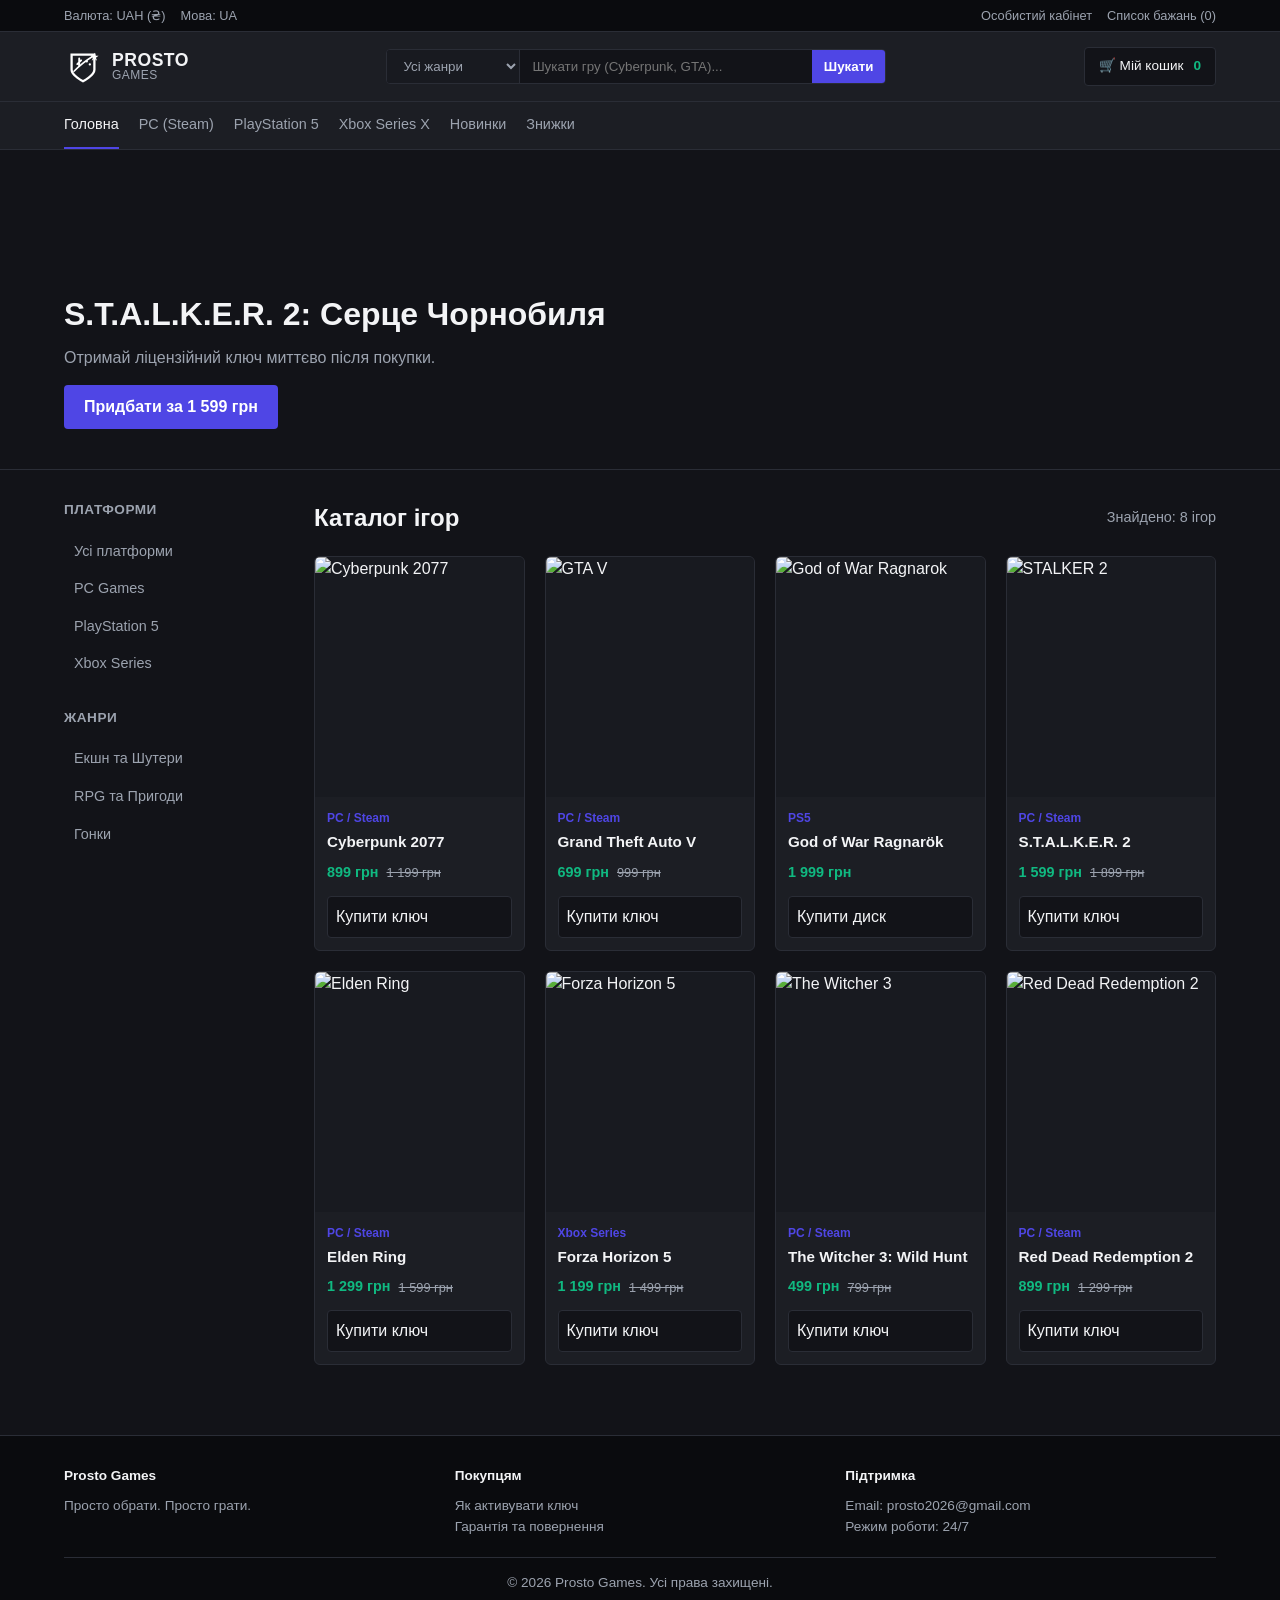
==== index.html @ 8ceefebe "Rename index (2).html to index.html" ====
<!DOCTYPE html>
<html lang="uk">
<head>
    <meta charset="UTF-8">
    <meta name="viewport" content="width=device-width, initial-scale=1.0">
    <title>Prosto Games — Простір твоїх розваг</title>
    <link rel="stylesheet" href="style.css">
</head>
<body>

  
    <div class="top-bar">
        <div>
            <span>Валюта: UAH (₴)</span>
            <span>Мова: UA</span>
        </div>
        <div>
            <a href="#cabinet">Особистий кабінет</a>
            <a href="#wishlist">Список бажань (0)</a>
        </div>
    </div>

   
    <header>
        <div class="logo-box">
            <svg viewBox="0 0 100 100">
                <path d="M 20,20 L 80,20 L 80,60 C 80,75 50,90 50,90 C 50,90 20,75 20,60 Z" fill="none" stroke="#ffffff" stroke-width="6"/>
                <path d="M 35,45 L 45,35 M 40,30 L 40,50" stroke="#ffffff" stroke-width="5" stroke-linecap="round"/>
                <circle cx="60" cy="38" r="3" fill="#ffffff"/>
                <circle cx="68" cy="46" r="3" fill="#ffffff"/>
                <path d="M 25,65 Q 50,40 75,25" fill="none" stroke="#ffffff" stroke-width="4"/>
                <path d="M 70,20 L 80,20 L 78,30 Z" fill="#ffffff"/>
                <polygon points="80,15 83,23 91,23 84,28 87,36 80,31 73,36 76,28 69,23 77,23" fill="#ffffff"/>
            </svg>
            <div class="logo-text">
                PROSTO
                <span>GAMES</span>
            </div>
        </div>

        <form class="search-box" action="#catalog" method="get">
            <select name="genre">
                <option value="all">Усі жанри</option>
                <option value="action">Екшн / Action</option>
                <option value="rpg">RPG / Рольові</option>
                <option value="racing">Гонки / Racing</option>
            </select>
            <input type="text" name="query" placeholder="Шукати гру (Cyberpunk, GTA)...">
            <button type="submit">Шукати</button>
        </form>

        <a href="#cart" class="cart-btn">
            🛒 Мій кошик <span>0</span>
        </a>
    </header>

   
    <nav>
        <ul>
            <li><a href="#" class="active">Головна</a></li>
            <li><a href="#catalog">PC (Steam)</a></li>
            <li><a href="#catalog">PlayStation 5</a></li>
            <li><a href="#catalog">Xbox Series X</a></li>
            <li><a href="#catalog">Новинки</a></li>
            <li><a href="#catalog">Знижки</a></li>
        </ul>
    </nav>

   
    <div class="hero-banner">
        <div class="hero-text">
            <h1>S.T.A.L.K.E.R. 2: Серце Чорнобиля</h1>
            <p>Отримай ліцензійний ключ миттєво після покупки.</p>
            <a href="#buy" class="btn-primary">Придбати за 1 599 грн</a>
        </div>
    </div>

  
    <div class="main-container">

       
        <aside class="sidebar">
            <h3>Платформи</h3>
            <ul>
                <li><a href="#catalog">Усі платформи</a></li>
                <li><a href="#catalog">PC Games</a></li>
                <li><a href="#catalog">PlayStation 5</a></li>
                <li><a href="#catalog">Xbox Series</a></li>
            </ul>

            <h3>Жанри</h3>
            <ul>
                <li><a href="#catalog">Екшн та Шутери</a></li>
                <li><a href="#catalog">RPG та Пригоди</a></li>
                <li><a href="#catalog">Гонки</a></li>
            </ul>
        </aside>

      
        <main id="catalog">
            <div class="catalog-header">
                <h2>Каталог ігор</h2>
                <span>Знайдено: 8 ігор</span>
            </div>

            <div class="catalog-grid">

                <div class="game-card">
                    <img src="https://upload.wikimedia.org/wikipedia/en/9/9f/Cyberpunk_2077_box_art.jpg" alt="Cyberpunk 2077">
                    <div class="game-details">
                        <span class="game-tag">PC / Steam</span>
                        <div class="game-title">Cyberpunk 2077</div>
                        <div class="game-price">
                            <span class="price-new">899 грн</span>
                            <span class="price-old">1 199 грн</span>
                        </div>
                        <a href="#buy" class="btn-buy">Купити ключ</a>
                    </div>
                </div>

                <div class="game-card">
                    <img src="https://encrypted-tbn0.gstatic.com/images?q=tbn:ANd9GcTbQ-blHSqqdgk-6a_RVVbZ7zhJXh80TZ67nK78rPMdDA&s=10" alt="GTA V">
                    <div class="game-details">
                        <span class="game-tag">PC / Steam</span>
                        <div class="game-title">Grand Theft Auto V</div>
                        <div class="game-price">
                            <span class="price-new">699 грн</span>
                            <span class="price-old">999 грн</span>
                        </div>
                        <a href="#buy" class="btn-buy">Купити ключ</a>
                    </div>
                </div>

                <div class="game-card">
                    <img src="https://encrypted-tbn0.gstatic.com/images?q=tbn:ANd9GcTxeKjCHd1xNXw8J-5ZdHzvOSv1rDUFFpWDK1bNTf6Eaw&s=10" alt="God of War Ragnarok">
                    <div class="game-details">
                        <span class="game-tag">PS5</span>
                        <div class="game-title">God of War Ragnarök</div>
                        <div class="game-price">
                            <span class="price-new">1 999 грн</span>
                        </div>
                        <a href="#buy" class="btn-buy">Купити диск</a>
                    </div>
                </div>

                <div class="game-card">
                    <img src="https://upload.wikimedia.org/wikipedia/ru/5/5c/S.T.A.L.K.E.R._2_Logo.png?utm_source=ru.wikipedia.org&utm_campaign=index&utm_content=original" alt="STALKER 2">
                    <div class="game-details">
                        <span class="game-tag">PC / Steam</span>
                        <div class="game-title">S.T.A.L.K.E.R. 2</div>
                        <div class="game-price">
                            <span class="price-new">1 599 грн</span>
                            <span class="price-old">1 899 грн</span>
                        </div>
                        <a href="#buy" class="btn-buy">Купити ключ</a>
                    </div>
                </div>

                <div class="game-card">
                    <img src="https://upload.wikimedia.org/wikipedia/en/b/b9/Elden_Ring_Box_art.jpg" alt="Elden Ring">
                    <div class="game-details">
                        <span class="game-tag">PC / Steam</span>
                        <div class="game-title">Elden Ring</div>
                        <div class="game-price">
                            <span class="price-new">1 299 грн</span>
                            <span class="price-old">1 599 грн</span>
                        </div>
                        <a href="#buy" class="btn-buy">Купити ключ</a>
                    </div>
                </div>

                <div class="game-card">
                    <img src="https://store-images.s-microsoft.com/image/apps.28758.13734397844529069.202e3fc9-37d6-4853-a58b-fabe504b71e8.4335e940-f927-4be4-af08-8e689a17bd7a" alt="Forza Horizon 5">
                    <div class="game-details">
                        <span class="game-tag">Xbox Series</span>
                        <div class="game-title">Forza Horizon 5</div>
                        <div class="game-price">
                            <span class="price-new">1 199 грн</span>
                            <span class="price-old">1 499 грн</span>
                        </div>
                        <a href="#buy" class="btn-buy">Купити ключ</a>
                    </div>
                </div>

                <div class="game-card">
                    <img src="https://upload.wikimedia.org/wikipedia/en/0/0c/Witcher_3_cover_art.jpg" alt="The Witcher 3">
                    <div class="game-details">
                        <span class="game-tag">PC / Steam</span>
                        <div class="game-title">The Witcher 3: Wild Hunt</div>
                        <div class="game-price">
                            <span class="price-new">499 грн</span>
                            <span class="price-old">799 грн</span>
                        </div>
                        <a href="#buy" class="btn-buy">Купити ключ</a>
                    </div>
                </div>

                <div class="game-card">
                    <img src="https://upload.wikimedia.org/wikipedia/en/4/44/Red_Dead_Redemption_II.jpg" alt="Red Dead Redemption 2">
                    <div class="game-details">
                        <span class="game-tag">PC / Steam</span>
                        <div class="game-title">Red Dead Redemption 2</div>
                        <div class="game-price">
                            <span class="price-new">899 грн</span>
                            <span class="price-old">1 299 грн</span>
                        </div>
                        <a href="#buy" class="btn-buy">Купити ключ</a>
                    </div>
                </div>

            </div>
        </main>
    </div>

   
    <footer>
        <div class="footer-cols">
            <div>
                <h4>Prosto Games</h4>
                <p>Просто обрати. Просто грати.</p>
            </div>
            <div>
                <h4>Покупцям</h4>
                <p>Як активувати ключ</p>
                <p>Гарантія та повернення</p>
            </div>
            <div>
                <h4>Підтримка</h4>
                <p>Email: prosto2026@gmail.com</p>
                <p>Режим роботи: 24/7</p>
            </div>
        </div>
        <div class="footer-bottom">
            <p>&copy; 2026 Prosto Games. Усі права захищені.</p>
        </div>
    </footer>

</body>
</html>
---- style.css ----
:root {
    --bg-color: #121318;
    --card-bg: #1c1e24;
    --border: #2a2d36;
    --primary: #4f46e5;
    --primary-hover: #4338ca;
    --text-main: #f3f4f6;
    --text-muted: #9ca3af;
    --accent-green: #10b981;
}

* {
    margin: 0;
    padding: 0;
    box-sizing: border-box;
    font-family: -apple-system, BlinkMacSystemFont, "Segoe UI", Roboto, sans-serif;
}

body {
    background-color: var(--bg-color);
    color: var(--text-main);
    line-height: 1.5;
}

a {
    color: inherit;
    text-decoration: none;
}


.top-bar {
    background: #0a0b0e;
    padding: 6px 5%;
    display: flex;
    justify-content: space-between;
    font-size: 0.8rem;
    color: var(--text-muted);
    border-bottom: 1px solid var(--border);
}

.top-bar div {
    display: flex;
    gap: 15px;
}


header {
    background: var(--card-bg);
    padding: 15px 5%;
    display: flex;
    align-items: center;
    justify-content: space-between;
    gap: 20px;
    border-bottom: 1px solid var(--border);
    flex-wrap: wrap;
}

.logo-box {
    display: flex;
    align-items: center;
    gap: 10px;
    cursor: pointer;
}

.logo-box svg {
    width: 38px;
    height: 38px;
}

.logo-text {
    font-weight: 800;
    font-size: 1.1rem;
    line-height: 1;
    letter-spacing: 0.5px;
}

.logo-text span {
    display: block;
    font-size: 0.75rem;
    font-weight: 400;
    color: var(--text-muted);
}

.search-box {
    display: flex;
    flex: 1;
    max-width: 500px;
    background: var(--bg-color);
    border: 1px solid var(--border);
    border-radius: 4px;
    overflow: hidden;
}

.search-box select, 
.search-box input, 
.search-box button {
    border: none;
    outline: none;
    padding: 8px 12px;
    background: transparent;
    color: var(--text-main);
}

.search-box select {
    background: #181a20;
    color: var(--text-muted);
    border-right: 1px solid var(--border);
    cursor: pointer;
}

.search-box input {
    flex: 1;
}

.search-box button {
    background: var(--primary);
    color: white;
    cursor: pointer;
    font-weight: 600;
}

.search-box button:hover {
    background: var(--primary-hover);
}

.cart-btn {
    background: var(--bg-color);
    border: 1px solid var(--border);
    color: var(--text-main);
    padding: 8px 14px;
    border-radius: 4px;
    cursor: pointer;
    display: flex;
    align-items: center;
    gap: 10px;
    font-size: 0.85rem;
}

.cart-btn span {
    color: var(--accent-green);
    font-weight: 600;
}


.hero-banner {
    width: 100%;
    height: 320px;
    background: linear-gradient(rgba(18, 19, 24, 0.3), rgba(18, 19, 24, 0.95)),
                url('https://images.unsplash.com/photo-1542751371-adc38448a05e?auto=format&fit=crop&w=1600&q=80') center/cover no-repeat;
    display: flex;
    align-items: flex-end;
    padding: 40px 5%;
    border-bottom: 1px solid var(--border);
}

.hero-text h1 {
    font-size: 2rem;
    margin-bottom: 8px;
}

.hero-text p {
    color: var(--text-muted);
    margin-bottom: 15px;
}

.btn-primary {
    display: inline-block;
    background: var(--primary);
    color: white;
    padding: 10px 20px;
    border-radius: 4px;
    font-weight: 600;
    border: none;
    cursor: pointer;
}

.btn-primary:hover {
    background: var(--primary-hover);
}


nav {
    background: var(--card-bg);
    padding: 0 5%;
    border-bottom: 1px solid var(--border);
}

nav ul {
    display: flex;
    list-style: none;
    gap: 20px;
    overflow-x: auto;
}

nav a {
    display: block;
    padding: 12px 0;
    font-size: 0.9rem;
    color: var(--text-muted);
    font-weight: 500;
}

nav a:hover, nav a.active {
    color: var(--text-main);
    border-bottom: 2px solid var(--primary);
}


.main-container {
    padding: 30px 5%;
    display: grid;
    grid-template-columns: 220px 1fr;
    gap: 30px;
}

@media (max-width: 768px) {
    .main-container {
        grid-template-columns: 1fr;
    }
}

/* SIDEBAR */
.sidebar h3 {
    font-size: 0.85rem;
    margin-bottom: 12px;
    color: var(--text-muted);
    text-transform: uppercase;
    letter-spacing: 0.5px;
}

.sidebar ul {
    list-style: none;
    margin-bottom: 25px;
}

.sidebar li a {
    display: block;
    padding: 8px 10px;
    border-radius: 4px;
    font-size: 0.9rem;
    color: var(--text-muted);
}

.sidebar li a:hover {
    background: var(--card-bg);
    color: var(--text-main);
}

/* CATALOG GRID */
.catalog-header {
    display: flex;
    justify-content: space-between;
    align-items: center;
    margin-bottom: 20px;
}

.catalog-header span {
    color: var(--text-muted);
    font-size: 0.9rem;
}

.catalog-grid {
    display: grid;
    grid-template-columns: repeat(auto-fill, minmax(200px, 1fr));
    gap: 20px;
}

.game-card {
    background: var(--card-bg);
    border: 1px solid var(--border);
    border-radius: 6px;
    overflow: hidden;
    display: flex;
    flex-direction: column;
}

.game-card img {
    width: 100%;
    height: 240px;
    object-fit: cover;
    background: #181a20;
}

.game-details {
    padding: 12px;
    display: flex;
    flex-direction: column;
    flex: 1;
}

.game-tag {
    font-size: 0.75rem;
    color: var(--primary);
    font-weight: 600;
    margin-bottom: 4px;
}

.game-title {
    font-size: 0.95rem;
    font-weight: 600;
    margin-bottom: 8px;
    flex: 1;
}

.game-price {
    display: flex;
    align-items: center;
    gap: 8px;
    margin-bottom: 12px;
    font-size: 0.9rem;
}

.price-new {
    font-weight: 700;
    color: var(--accent-green);
}

.price-old {
    text-decoration: line-through;
    color: var(--text-muted);
    font-size: 0.8rem;
}

.btn-buy {
    width: 100%;
    padding: 8px;
    background: var(--bg-color);
    border: 1px solid var(--border);
    color: var(--text-main);
    border-radius: 4px;
    cursor: pointer;
    font-weight: 500;
}

.btn-buy:hover {
    background: var(--primary);
    border-color: var(--primary);
}


footer {
    background: #0a0b0e;
    padding: 30px 5% 15px;
    border-top: 1px solid var(--border);
    margin-top: 40px;
    font-size: 0.85rem;
    color: var(--text-muted);
}

.footer-cols {
    display: grid;
    grid-template-columns: repeat(auto-fit, minmax(200px, 1fr));
    gap: 20px;
    margin-bottom: 20px;
}

.footer-cols h4 {
    color: var(--text-main);
    margin-bottom: 10px;
}

.footer-bottom {
    text-align: center;
    padding-top: 15px;
    border-top: 1px solid var(--border);
}
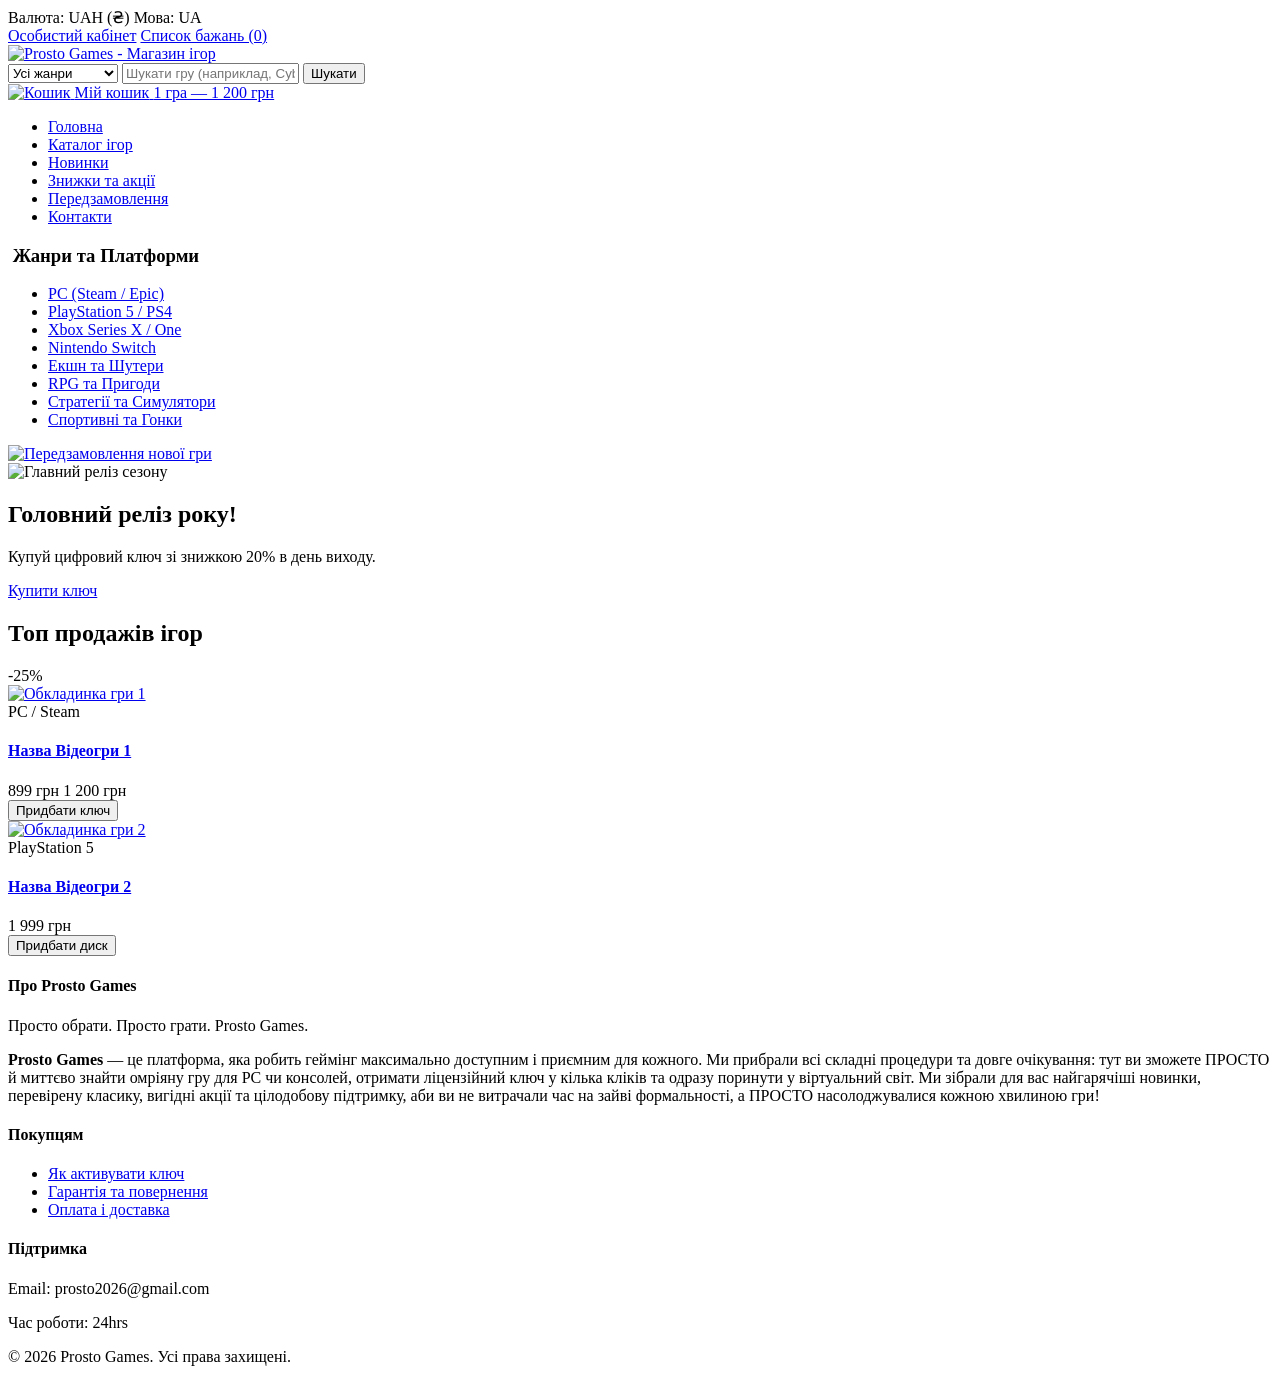
==== commit ff337f6f: "Add files via upload" ====
--- a/index.html
+++ b/index.html
@@ -3,237 +3,197 @@
 <head>
     <meta charset="UTF-8">
     <meta name="viewport" content="width=device-width, initial-scale=1.0">
-    <title>Prosto Games — Простір твоїх розваг</title>
-    <link rel="stylesheet" href="style.css">
+    <title>Prosto Games - простір твоїх розваг.</title>
 </head>
 <body>
 
-  
+    <!-- ================= TOP BAR ================= -->
     <div class="top-bar">
-        <div>
+        <!-- КОМЕНТАР: Перемикач мови та валюти -->
+        <div class="top-left">
             <span>Валюта: UAH (₴)</span>
             <span>Мова: UA</span>
         </div>
-        <div>
-            <a href="#cabinet">Особистий кабінет</a>
-            <a href="#wishlist">Список бажань (0)</a>
+        <div class="top-right">
+            <!-- КОМЕНТАР: Особистий кабінет і список бажаних ігор -->
+            <a href="#">Особистий кабінет</a>
+            <a href="#">Список бажань (0)</a>
         </div>
     </div>
 
-   
-    <header>
-        <div class="logo-box">
-            <svg viewBox="0 0 100 100">
-                <path d="M 20,20 L 80,20 L 80,60 C 80,75 50,90 50,90 C 50,90 20,75 20,60 Z" fill="none" stroke="#ffffff" stroke-width="6"/>
-                <path d="M 35,45 L 45,35 M 40,30 L 40,50" stroke="#ffffff" stroke-width="5" stroke-linecap="round"/>
-                <circle cx="60" cy="38" r="3" fill="#ffffff"/>
-                <circle cx="68" cy="46" r="3" fill="#ffffff"/>
-                <path d="M 25,65 Q 50,40 75,25" fill="none" stroke="#ffffff" stroke-width="4"/>
-                <path d="M 70,20 L 80,20 L 78,30 Z" fill="#ffffff"/>
-                <polygon points="80,15 83,23 91,23 84,28 87,36 80,31 73,36 76,28 69,23 77,23" fill="#ffffff"/>
-            </svg>
-            <div class="logo-text">
-                PROSTO
-                <span>GAMES</span>
+    <!-- ================= HEADER (ШАПКА) ================= -->
+    <header class="header-main">
+        <!-- КОМЕНТАР: Сюди вставимо твій логотип, коли скинеш фото -->
+        <div class="header-logo">
+            <a href="#">
+                <img src="blob:https://convert.best/4d3f882b-6d37-44a8-bbe2-c50464c53204" alt="Prosto Games - Магазин ігор">
+            </a>
+        </div>
+
+        <!-- КОМЕНТАР: Пошукова стрічка ігор за жанром чи платформою -->
+        <div class="header-search">
+            <select>
+                <option value="0">Усі жанри</option>
+                <option value="1">Екшн / Action</option>
+                <option value="2">RPG / Рольові</option>
+                <option value="3">Стратегії</option>
+                <option value="4">Гонки / Racing</option>
+            </select>
+            <input type="text" placeholder="Шукати гру (наприклад, Cyberpunk, GTA)...">
+            <button type="submit">Шукати</button>
+        </div>
+
+        <!-- КОМЕНТАР: Кошик замовлень -->
+        <div class="header-cart">
+            <a href="#">
+                <!-- КОМЕНТАР: Картинка / іконка кошика -->
+                <img src="images/cart-icon.png" alt="Кошик">
+                <span class="cart-title">Мій кошик</span>
+                <span class="cart-count">1 гра — 1 200 грн</span>
+            </a>
+        </div>
+    </header>
+
+    <!-- ================= NAV (ГОЛОВНЕ МЕНЮ) ================= -->
+    <nav class="main-navigation">
+        <ul>
+            <li><a href="#">Головна</a></li>
+            <li><a href="#">Каталог ігор</a></li>
+            <li><a href="#">Новинки</a></li>
+            <li><a href="#">Знижки та акції</a></li>
+            <li><a href="#">Передзамовлення</a></li>
+            <li><a href="#">Контакти</a></li>
+        </ul>
+    </nav>
+
+    <!-- ================= MAIN CONTENT AREA ================= -->
+    <div class="container-layout">
+        
+        <!-- ЛІВИЙ САЙДБАР (Категорії та предзамовлення) -->
+        <aside class="sidebar-left">
+            
+            <!-- КОМЕНТАР: Меню жанрів та платформ (Вертикальне меню) -->
+            <div class="categories-menu">
+                <h3><img src="images/menu-icon.png" alt=""> Жанри та Платформи</h3>
+                <ul>
+                    <li><a href="#">PC (Steam / Epic)</a></li>
+                    <li><a href="#">PlayStation 5 / PS4</a></li>
+                    <li><a href="#">Xbox Series X / One</a></li>
+                    <li><a href="#">Nintendo Switch</a></li>
+                    <li><a href="#">Екшн та Шутери</a></li>
+                    <li><a href="#">RPG та Пригоди</a></li>
+                    <li><a href="#">Стратегії та Симулятори</a></li>
+                    <li><a href="#">Спортивні та Гонки</a></li>
+                </ul>
+            </div>
+
+            <!-- КОМЕНТАР: Банер очікуваної гри у сайдбарі -->
+            <div class="sidebar-banner">
+                <a href="#">
+                    <!-- КОМЕНТАР: Обкладинка / постера анонсованої гри -->
+                    <img src="images/preorder-banner.jpg" alt="Передзамовлення нової гри">
+                </a>
+            </div>
+
+        </aside>
+
+        <!-- ЦЕНТРАЛЬНА ЧАСТИНА СТОРІНКИ -->
+        <main class="content-center">
+
+            <!-- КОМЕНТАР: Слайдер з топ-новинками або релізами року -->
+            <section class="hero-slider">
+                <div class="slide-item">
+                    <!-- КОМЕНТАР: Баннер головного релізу -->
+                    <img src="images/game-slide-main.jpg" alt="Главний реліз сезону">
+                    <div class="slide-caption">
+                        <h2>Головний реліз року!</h2>
+                        <p>Купуй цифровий ключ зі знижкою 20% в день виходу.</p>
+                        <a href="#">Купити ключ</a>
+                    </div>
+                </div>
+            </section>
+
+            <!-- КОМЕНТАР: Секція товарів (Картки ігор) -->
+            <section class="products-section">
+                <h2>Топ продажів ігор</h2>
+
+                <div class="products-grid">
+
+                    <!-- Картка гри 1 -->
+                    <div class="product-card">
+                        <span class="badge-discount">-25%</span>
+                        
+                        <!-- КОМЕНТАР: Обкладинка першої гри -->
+                        <div class="product-image">
+                            <a href="#">
+                                <img src="images/game-cover-1.jpg" alt="Обкладинка гри 1">
+                            </a>
+                        </div>
+
+                        <div class="product-info">
+                            <span class="category">PC / Steam</span>
+                            <h4 class="product-name"><a href="#">Назва Відеогри 1</a></h4>
+                            <div class="price">
+                                <span class="new-price">899 грн</span>
+                                <span class="old-price">1 200 грн</span>
+                            </div>
+                            <button class="btn-add-cart">Придбати ключ</button>
+                        </div>
+                    </div>
+
+                    <!-- Картка гри 2 -->
+                    <div class="product-card">
+                        <!-- КОМЕНТАР: Обкладинка другої гри -->
+                        <div class="product-image">
+                            <a href="#">
+                                <img src="images/game-cover-2.jpg" alt="Обкладинка гри 2">
+                            </a>
+                        </div>
+
+                        <div class="product-info">
+                            <span class="category">PlayStation 5</span>
+                            <h4 class="product-name"><a href="#">Назва Відеогри 2</a></h4>
+                            <div class="price">
+                                <span class="new-price">1 999 грн</span>
+                            </div>
+                            <button class="btn-add-cart">Придбати диск</button>
+                        </div>
+                    </div>
+
+                </div>
+            </section>
+
+        </main>
+    </div>
+
+    <!-- ================= FOOTER (ПІДВАЛ) ================= -->
+    <footer class="footer-main">
+        <div class="footer-columns">
+            <div class="col">
+                <h4>Про Prosto Games</h4>
+                <p>Просто обрати. Просто грати. Prosto Games.</p>
+                <strong>Prosto Games</strong> — це платформа, яка робить геймінг максимально доступним і приємним для кожного. 
+        Ми прибрали всі складні процедури та довге очікування: тут ви зможете <span>ПРОСТО</span> й миттєво знайти омріяну гру для PC чи консолей, отримати ліцензійний ключ у кілька кліків та одразу поринути у віртуальний світ. Ми зібрали для вас найгарячіші новинки, перевірену класику, вигідні акції та цілодобову підтримку, аби ви не витрачали час на зайві формальності, а <span>ПРОСТО</span> насолоджувалися кожною хвилиною гри!
+            </div>
+            <div class="col">
+                <h4>Покупцям</h4>
+                <ul>
+                    <li><a href="#">Як активувати ключ</a></li>
+                    <li><a href="#">Гарантія та повернення</a></li>
+                    <li><a href="#">Оплата і доставка</a></li>
+                </ul>
+            </div>
+            <div class="col">
+                <h4>Підтримка</h4>
+                <p>Email: prosto2026@gmail.com</p>
+                <p>Час роботи: 24hrs</p>
             </div>
         </div>
 
-        <form class="search-box" action="#catalog" method="get">
-            <select name="genre">
-                <option value="all">Усі жанри</option>
-                <option value="action">Екшн / Action</option>
-                <option value="rpg">RPG / Рольові</option>
-                <option value="racing">Гонки / Racing</option>
-            </select>
-            <input type="text" name="query" placeholder="Шукати гру (Cyberpunk, GTA)...">
-            <button type="submit">Шукати</button>
-        </form>
-
-        <a href="#cart" class="cart-btn">
-            🛒 Мій кошик <span>0</span>
-        </a>
-    </header>
-
-   
-    <nav>
-        <ul>
-            <li><a href="#" class="active">Головна</a></li>
-            <li><a href="#catalog">PC (Steam)</a></li>
-            <li><a href="#catalog">PlayStation 5</a></li>
-            <li><a href="#catalog">Xbox Series X</a></li>
-            <li><a href="#catalog">Новинки</a></li>
-            <li><a href="#catalog">Знижки</a></li>
-        </ul>
-    </nav>
-
-   
-    <div class="hero-banner">
-        <div class="hero-text">
-            <h1>S.T.A.L.K.E.R. 2: Серце Чорнобиля</h1>
-            <p>Отримай ліцензійний ключ миттєво після покупки.</p>
-            <a href="#buy" class="btn-primary">Придбати за 1 599 грн</a>
-        </div>
-    </div>
-
-  
-    <div class="main-container">
-
-       
-        <aside class="sidebar">
-            <h3>Платформи</h3>
-            <ul>
-                <li><a href="#catalog">Усі платформи</a></li>
-                <li><a href="#catalog">PC Games</a></li>
-                <li><a href="#catalog">PlayStation 5</a></li>
-                <li><a href="#catalog">Xbox Series</a></li>
-            </ul>
-
-            <h3>Жанри</h3>
-            <ul>
-                <li><a href="#catalog">Екшн та Шутери</a></li>
-                <li><a href="#catalog">RPG та Пригоди</a></li>
-                <li><a href="#catalog">Гонки</a></li>
-            </ul>
-        </aside>
-
-      
-        <main id="catalog">
-            <div class="catalog-header">
-                <h2>Каталог ігор</h2>
-                <span>Знайдено: 8 ігор</span>
-            </div>
-
-            <div class="catalog-grid">
-
-                <div class="game-card">
-                    <img src="https://upload.wikimedia.org/wikipedia/en/9/9f/Cyberpunk_2077_box_art.jpg" alt="Cyberpunk 2077">
-                    <div class="game-details">
-                        <span class="game-tag">PC / Steam</span>
-                        <div class="game-title">Cyberpunk 2077</div>
-                        <div class="game-price">
-                            <span class="price-new">899 грн</span>
-                            <span class="price-old">1 199 грн</span>
-                        </div>
-                        <a href="#buy" class="btn-buy">Купити ключ</a>
-                    </div>
-                </div>
-
-                <div class="game-card">
-                    <img src="https://encrypted-tbn0.gstatic.com/images?q=tbn:ANd9GcTbQ-blHSqqdgk-6a_RVVbZ7zhJXh80TZ67nK78rPMdDA&s=10" alt="GTA V">
-                    <div class="game-details">
-                        <span class="game-tag">PC / Steam</span>
-                        <div class="game-title">Grand Theft Auto V</div>
-                        <div class="game-price">
-                            <span class="price-new">699 грн</span>
-                            <span class="price-old">999 грн</span>
-                        </div>
-                        <a href="#buy" class="btn-buy">Купити ключ</a>
-                    </div>
-                </div>
-
-                <div class="game-card">
-                    <img src="https://encrypted-tbn0.gstatic.com/images?q=tbn:ANd9GcTxeKjCHd1xNXw8J-5ZdHzvOSv1rDUFFpWDK1bNTf6Eaw&s=10" alt="God of War Ragnarok">
-                    <div class="game-details">
-                        <span class="game-tag">PS5</span>
-                        <div class="game-title">God of War Ragnarök</div>
-                        <div class="game-price">
-                            <span class="price-new">1 999 грн</span>
-                        </div>
-                        <a href="#buy" class="btn-buy">Купити диск</a>
-                    </div>
-                </div>
-
-                <div class="game-card">
-                    <img src="https://upload.wikimedia.org/wikipedia/ru/5/5c/S.T.A.L.K.E.R._2_Logo.png?utm_source=ru.wikipedia.org&utm_campaign=index&utm_content=original" alt="STALKER 2">
-                    <div class="game-details">
-                        <span class="game-tag">PC / Steam</span>
-                        <div class="game-title">S.T.A.L.K.E.R. 2</div>
-                        <div class="game-price">
-                            <span class="price-new">1 599 грн</span>
-                            <span class="price-old">1 899 грн</span>
-                        </div>
-                        <a href="#buy" class="btn-buy">Купити ключ</a>
-                    </div>
-                </div>
-
-                <div class="game-card">
-                    <img src="https://upload.wikimedia.org/wikipedia/en/b/b9/Elden_Ring_Box_art.jpg" alt="Elden Ring">
-                    <div class="game-details">
-                        <span class="game-tag">PC / Steam</span>
-                        <div class="game-title">Elden Ring</div>
-                        <div class="game-price">
-                            <span class="price-new">1 299 грн</span>
-                            <span class="price-old">1 599 грн</span>
-                        </div>
-                        <a href="#buy" class="btn-buy">Купити ключ</a>
-                    </div>
-                </div>
-
-                <div class="game-card">
-                    <img src="https://store-images.s-microsoft.com/image/apps.28758.13734397844529069.202e3fc9-37d6-4853-a58b-fabe504b71e8.4335e940-f927-4be4-af08-8e689a17bd7a" alt="Forza Horizon 5">
-                    <div class="game-details">
-                        <span class="game-tag">Xbox Series</span>
-                        <div class="game-title">Forza Horizon 5</div>
-                        <div class="game-price">
-                            <span class="price-new">1 199 грн</span>
-                            <span class="price-old">1 499 грн</span>
-                        </div>
-                        <a href="#buy" class="btn-buy">Купити ключ</a>
-                    </div>
-                </div>
-
-                <div class="game-card">
-                    <img src="https://upload.wikimedia.org/wikipedia/en/0/0c/Witcher_3_cover_art.jpg" alt="The Witcher 3">
-                    <div class="game-details">
-                        <span class="game-tag">PC / Steam</span>
-                        <div class="game-title">The Witcher 3: Wild Hunt</div>
-                        <div class="game-price">
-                            <span class="price-new">499 грн</span>
-                            <span class="price-old">799 грн</span>
-                        </div>
-                        <a href="#buy" class="btn-buy">Купити ключ</a>
-                    </div>
-                </div>
-
-                <div class="game-card">
-                    <img src="https://upload.wikimedia.org/wikipedia/en/4/44/Red_Dead_Redemption_II.jpg" alt="Red Dead Redemption 2">
-                    <div class="game-details">
-                        <span class="game-tag">PC / Steam</span>
-                        <div class="game-title">Red Dead Redemption 2</div>
-                        <div class="game-price">
-                            <span class="price-new">899 грн</span>
-                            <span class="price-old">1 299 грн</span>
-                        </div>
-                        <a href="#buy" class="btn-buy">Купити ключ</a>
-                    </div>
-                </div>
-
-            </div>
-        </main>
-    </div>
-
-   
-    <footer>
-        <div class="footer-cols">
-            <div>
-                <h4>Prosto Games</h4>
-                <p>Просто обрати. Просто грати.</p>
-            </div>
-            <div>
-                <h4>Покупцям</h4>
-                <p>Як активувати ключ</p>
-                <p>Гарантія та повернення</p>
-            </div>
-            <div>
-                <h4>Підтримка</h4>
-                <p>Email: prosto2026@gmail.com</p>
-                <p>Режим роботи: 24/7</p>
-            </div>
-        </div>
         <div class="footer-bottom">
             <p>&copy; 2026 Prosto Games. Усі права захищені.</p>
         </div>
     </footer>
 
 </body>
-</html>
+</html>
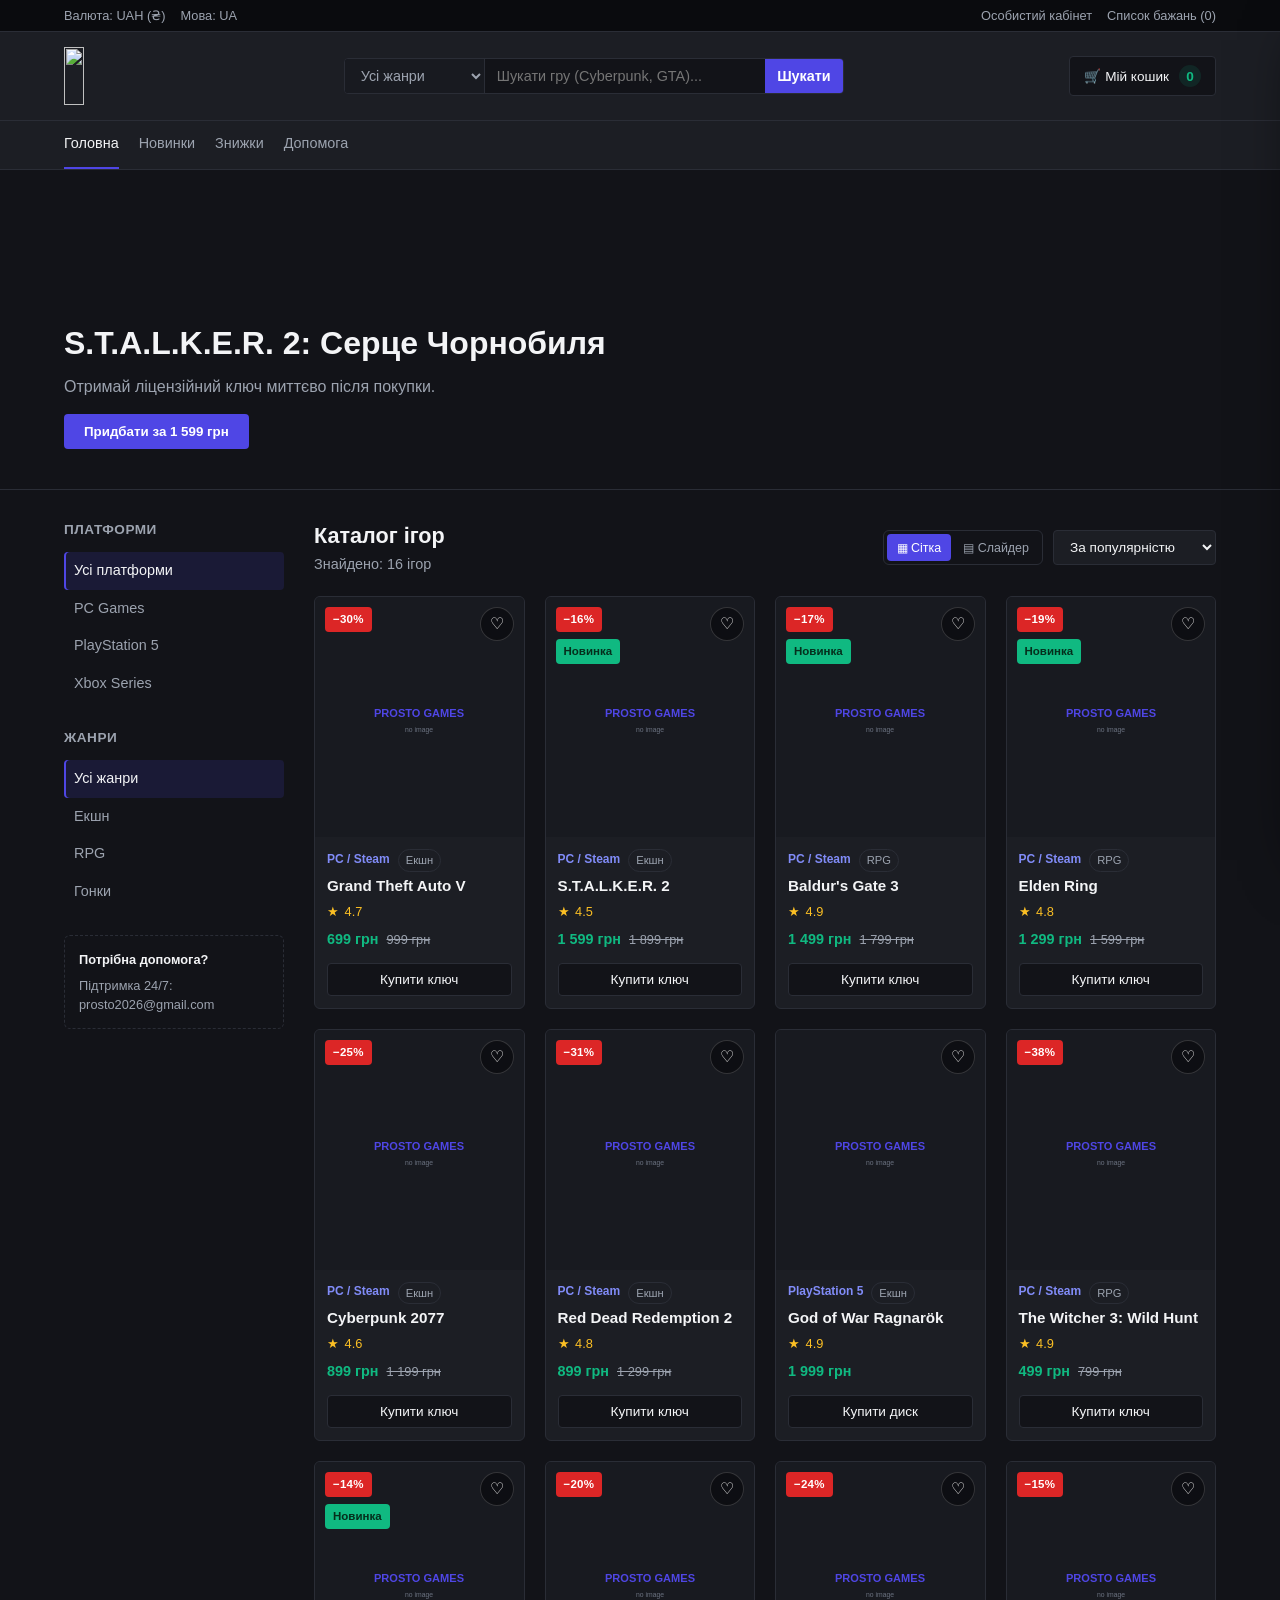
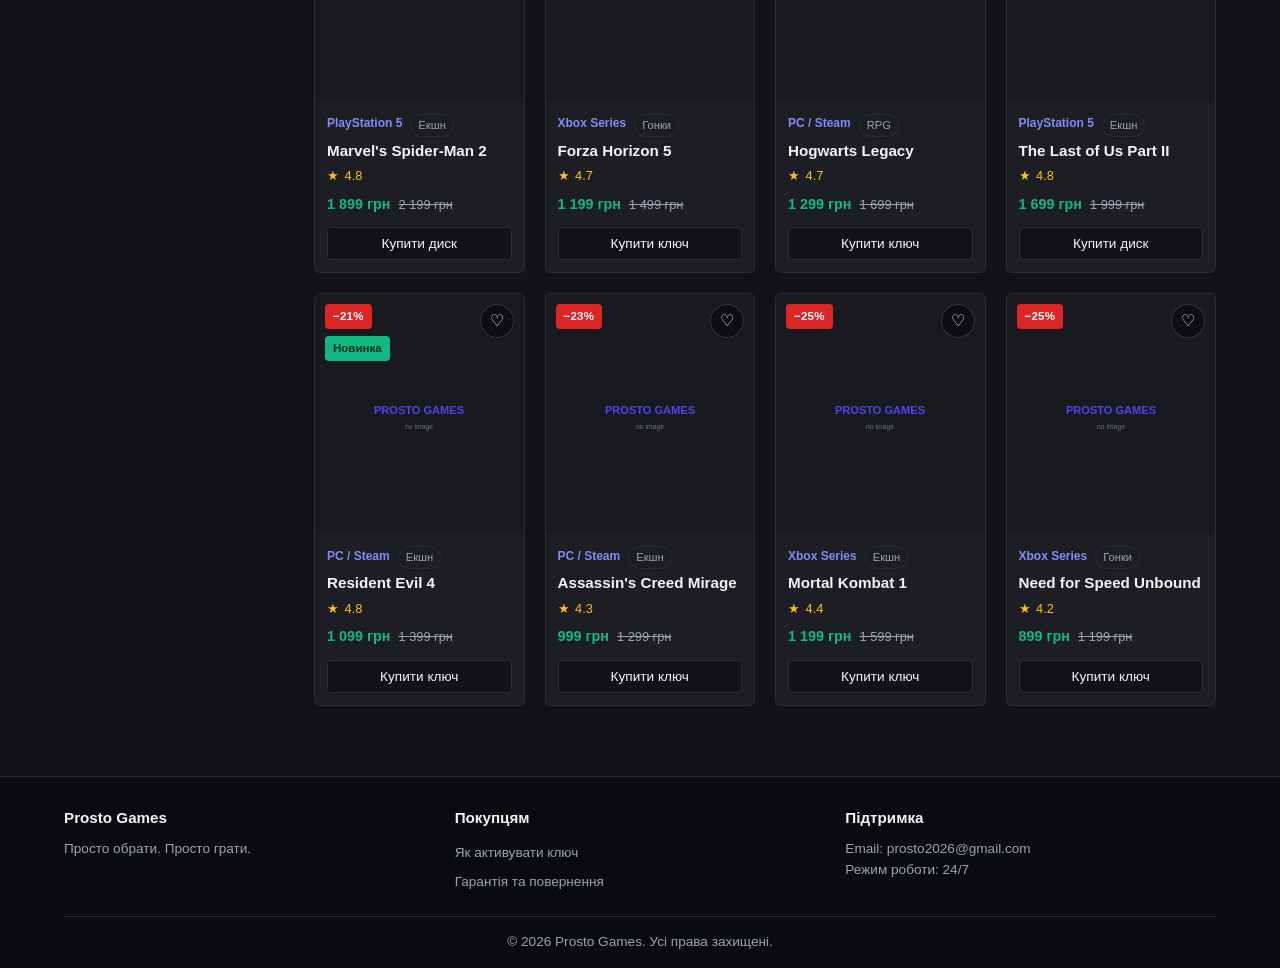
==== commit 0f689676: "Add files via upload" ====
--- a/index.html
+++ b/index.html
@@ -1,199 +1,187 @@
-<!DOCTYPE html>
-<html lang="uk">
-<head>
-    <meta charset="UTF-8">
-    <meta name="viewport" content="width=device-width, initial-scale=1.0">
-    <title>Prosto Games - простір твоїх розваг.</title>
-</head>
-<body>
-
-    <!-- ================= TOP BAR ================= -->
-    <div class="top-bar">
-        <!-- КОМЕНТАР: Перемикач мови та валюти -->
-        <div class="top-left">
-            <span>Валюта: UAH (₴)</span>
-            <span>Мова: UA</span>
-        </div>
-        <div class="top-right">
-            <!-- КОМЕНТАР: Особистий кабінет і список бажаних ігор -->
-            <a href="#">Особистий кабінет</a>
-            <a href="#">Список бажань (0)</a>
-        </div>
-    </div>
-
-    <!-- ================= HEADER (ШАПКА) ================= -->
-    <header class="header-main">
-        <!-- КОМЕНТАР: Сюди вставимо твій логотип, коли скинеш фото -->
-        <div class="header-logo">
-            <a href="#">
-                <img src="blob:https://convert.best/4d3f882b-6d37-44a8-bbe2-c50464c53204" alt="Prosto Games - Магазин ігор">
-            </a>
-        </div>
-
-        <!-- КОМЕНТАР: Пошукова стрічка ігор за жанром чи платформою -->
-        <div class="header-search">
-            <select>
-                <option value="0">Усі жанри</option>
-                <option value="1">Екшн / Action</option>
-                <option value="2">RPG / Рольові</option>
-                <option value="3">Стратегії</option>
-                <option value="4">Гонки / Racing</option>
-            </select>
-            <input type="text" placeholder="Шукати гру (наприклад, Cyberpunk, GTA)...">
-            <button type="submit">Шукати</button>
-        </div>
-
-        <!-- КОМЕНТАР: Кошик замовлень -->
-        <div class="header-cart">
-            <a href="#">
-                <!-- КОМЕНТАР: Картинка / іконка кошика -->
-                <img src="images/cart-icon.png" alt="Кошик">
-                <span class="cart-title">Мій кошик</span>
-                <span class="cart-count">1 гра — 1 200 грн</span>
-            </a>
-        </div>
-    </header>
-
-    <!-- ================= NAV (ГОЛОВНЕ МЕНЮ) ================= -->
-    <nav class="main-navigation">
-        <ul>
-            <li><a href="#">Головна</a></li>
-            <li><a href="#">Каталог ігор</a></li>
-            <li><a href="#">Новинки</a></li>
-            <li><a href="#">Знижки та акції</a></li>
-            <li><a href="#">Передзамовлення</a></li>
-            <li><a href="#">Контакти</a></li>
-        </ul>
-    </nav>
-
-    <!-- ================= MAIN CONTENT AREA ================= -->
-    <div class="container-layout">
-        
-        <!-- ЛІВИЙ САЙДБАР (Категорії та предзамовлення) -->
-        <aside class="sidebar-left">
-            
-            <!-- КОМЕНТАР: Меню жанрів та платформ (Вертикальне меню) -->
-            <div class="categories-menu">
-                <h3><img src="images/menu-icon.png" alt=""> Жанри та Платформи</h3>
-                <ul>
-                    <li><a href="#">PC (Steam / Epic)</a></li>
-                    <li><a href="#">PlayStation 5 / PS4</a></li>
-                    <li><a href="#">Xbox Series X / One</a></li>
-                    <li><a href="#">Nintendo Switch</a></li>
-                    <li><a href="#">Екшн та Шутери</a></li>
-                    <li><a href="#">RPG та Пригоди</a></li>
-                    <li><a href="#">Стратегії та Симулятори</a></li>
-                    <li><a href="#">Спортивні та Гонки</a></li>
-                </ul>
-            </div>
-
-            <!-- КОМЕНТАР: Банер очікуваної гри у сайдбарі -->
-            <div class="sidebar-banner">
-                <a href="#">
-                    <!-- КОМЕНТАР: Обкладинка / постера анонсованої гри -->
-                    <img src="images/preorder-banner.jpg" alt="Передзамовлення нової гри">
-                </a>
-            </div>
-
-        </aside>
-
-        <!-- ЦЕНТРАЛЬНА ЧАСТИНА СТОРІНКИ -->
-        <main class="content-center">
-
-            <!-- КОМЕНТАР: Слайдер з топ-новинками або релізами року -->
-            <section class="hero-slider">
-                <div class="slide-item">
-                    <!-- КОМЕНТАР: Баннер головного релізу -->
-                    <img src="images/game-slide-main.jpg" alt="Главний реліз сезону">
-                    <div class="slide-caption">
-                        <h2>Головний реліз року!</h2>
-                        <p>Купуй цифровий ключ зі знижкою 20% в день виходу.</p>
-                        <a href="#">Купити ключ</a>
-                    </div>
-                </div>
-            </section>
-
-            <!-- КОМЕНТАР: Секція товарів (Картки ігор) -->
-            <section class="products-section">
-                <h2>Топ продажів ігор</h2>
-
-                <div class="products-grid">
-
-                    <!-- Картка гри 1 -->
-                    <div class="product-card">
-                        <span class="badge-discount">-25%</span>
-                        
-                        <!-- КОМЕНТАР: Обкладинка першої гри -->
-                        <div class="product-image">
-                            <a href="#">
-                                <img src="images/game-cover-1.jpg" alt="Обкладинка гри 1">
-                            </a>
-                        </div>
-
-                        <div class="product-info">
-                            <span class="category">PC / Steam</span>
-                            <h4 class="product-name"><a href="#">Назва Відеогри 1</a></h4>
-                            <div class="price">
-                                <span class="new-price">899 грн</span>
-                                <span class="old-price">1 200 грн</span>
-                            </div>
-                            <button class="btn-add-cart">Придбати ключ</button>
-                        </div>
-                    </div>
-
-                    <!-- Картка гри 2 -->
-                    <div class="product-card">
-                        <!-- КОМЕНТАР: Обкладинка другої гри -->
-                        <div class="product-image">
-                            <a href="#">
-                                <img src="images/game-cover-2.jpg" alt="Обкладинка гри 2">
-                            </a>
-                        </div>
-
-                        <div class="product-info">
-                            <span class="category">PlayStation 5</span>
-                            <h4 class="product-name"><a href="#">Назва Відеогри 2</a></h4>
-                            <div class="price">
-                                <span class="new-price">1 999 грн</span>
-                            </div>
-                            <button class="btn-add-cart">Придбати диск</button>
-                        </div>
-                    </div>
-
-                </div>
-            </section>
-
-        </main>
-    </div>
-
-    <!-- ================= FOOTER (ПІДВАЛ) ================= -->
-    <footer class="footer-main">
-        <div class="footer-columns">
-            <div class="col">
-                <h4>Про Prosto Games</h4>
-                <p>Просто обрати. Просто грати. Prosto Games.</p>
-                <strong>Prosto Games</strong> — це платформа, яка робить геймінг максимально доступним і приємним для кожного. 
-        Ми прибрали всі складні процедури та довге очікування: тут ви зможете <span>ПРОСТО</span> й миттєво знайти омріяну гру для PC чи консолей, отримати ліцензійний ключ у кілька кліків та одразу поринути у віртуальний світ. Ми зібрали для вас найгарячіші новинки, перевірену класику, вигідні акції та цілодобову підтримку, аби ви не витрачали час на зайві формальності, а <span>ПРОСТО</span> насолоджувалися кожною хвилиною гри!
-            </div>
-            <div class="col">
-                <h4>Покупцям</h4>
-                <ul>
-                    <li><a href="#">Як активувати ключ</a></li>
-                    <li><a href="#">Гарантія та повернення</a></li>
-                    <li><a href="#">Оплата і доставка</a></li>
-                </ul>
-            </div>
-            <div class="col">
-                <h4>Підтримка</h4>
-                <p>Email: prosto2026@gmail.com</p>
-                <p>Час роботи: 24hrs</p>
-            </div>
-        </div>
-
-        <div class="footer-bottom">
-            <p>&copy; 2026 Prosto Games. Усі права захищені.</p>
-        </div>
-    </footer>
-
-</body>
-</html>+<!DOCTYPE html>
+<html lang="uk">
+<head>
+    <meta charset="UTF-8">
+    <meta name="viewport" content="width=device-width, initial-scale=1.0">
+    <title>Prosto Games — Простір твоїх розваг</title>
+    <meta name="description" content="Prosto Games — магазин ігор для PC, PlayStation 5 та Xbox. Ліцензійні ключі, миттєва доставка, знижки та список бажань.">
+    <meta name="theme-color" content="#121318">
+    <link rel="icon" href="data:image/svg+xml,%3Csvg xmlns='http://www.w3.org/2000/svg' viewBox='0 0 64 64'%3E%3Crect width='64' height='64' rx='14' fill='%23121318'/%3E%3Cpath d='M14 14h36v24c0 9-18 14-18 14S14 47 14 38z' fill='none' stroke='%234f46e5' stroke-width='4'/%3E%3C/svg%3E">
+    <link rel="stylesheet" href="style.css">
+</head>
+<body>
+
+    <div class="top-bar">
+        <div>
+            <span>Валюта: UAH (₴)</span>
+            <span>Мова: UA</span>
+        </div>
+        <div>
+            <a href="#cabinet" id="cabinetLink">Особистий кабінет</a>
+            <a href="#wishlist" id="wishlistLink">
+                Список бажань (<span id="wishlistCount">0</span>)
+            </a>
+        </div>
+    </div>
+
+    <header>
+        <a class="logo-box" href="#" aria-label="Prosto Games — на головну">
+            <img class="logo-img" src="assets/logo.png" alt="" width="477" height="512">
+        </a>
+
+        <form class="search-box" id="searchForm" role="search">
+            <label class="visually-hidden" for="genreSelect">Жанр</label>
+            <select name="genre" id="genreSelect">
+                <option value="all">Усі жанри</option>
+                <option value="action">Екшн / Action</option>
+                <option value="rpg">RPG / Рольові</option>
+                <option value="racing">Гонки / Racing</option>
+            </select>
+            <label class="visually-hidden" for="searchInput">Пошук гри</label>
+            <input type="text" name="query" id="searchInput" placeholder="Шукати гру (Cyberpunk, GTA)..." autocomplete="off">
+            <button type="submit">Шукати</button>
+        </form>
+
+        <button type="button" class="cart-btn" id="cartBtn" aria-controls="cartDrawer" aria-expanded="false">
+            🛒 Мій кошик <span id="cartCount">0</span>
+        </button>
+    </header>
+
+    <nav aria-label="Основна навігація">
+        <ul>
+            <li><a href="#" class="active" data-nav="all">Головна</a></li>
+            <li><a href="#catalog" data-nav="new">Новинки</a></li>
+            <li><a href="#catalog" data-nav="deals">Знижки</a></li>
+            <li><a href="info.html">Допомога</a></li>
+        </ul>
+    </nav>
+
+    <section class="hero-banner">
+        <div class="hero-text">
+            <h1>S.T.A.L.K.E.R. 2: Серце Чорнобиля</h1>
+            <p>Отримай ліцензійний ключ миттєво після покупки.</p>
+            <button type="button" class="btn-primary" id="heroBuy">Придбати за 1 599 грн</button>
+        </div>
+    </section>
+
+    <div class="main-container">
+
+        <aside class="sidebar">
+            <h2>Платформи</h2>
+            <ul>
+                <li><a href="#catalog" data-platform="all">Усі платформи</a></li>
+                <li><a href="#catalog" data-platform="pc">PC Games</a></li>
+                <li><a href="#catalog" data-platform="ps5">PlayStation 5</a></li>
+                <li><a href="#catalog" data-platform="xbox">Xbox Series</a></li>
+            </ul>
+
+            <h2>Жанри</h2>
+            <ul>
+                <li><a href="#catalog" data-genre="all">Усі жанри</a></li>
+                <li><a href="#catalog" data-genre="action">Екшн</a></li>
+                <li><a href="#catalog" data-genre="rpg">RPG</a></li>
+                <li><a href="#catalog" data-genre="racing">Гонки</a></li>
+            </ul>
+
+            <div class="sidebar-note">
+                <strong>Потрібна допомога?</strong>
+                <p>Підтримка 24/7: prosto2026@gmail.com</p>
+            </div>
+        </aside>
+
+        <main id="catalog">
+            <div class="catalog-header">
+                <div>
+                    <h2 id="catalogTitle">Каталог ігор</h2>
+                    <span id="resultCount" aria-live="polite">Знайдено: 16 ігор</span>
+                </div>
+
+                <div class="catalog-tools">
+                    <div class="view-toggle" role="group" aria-label="Вигляд каталогу">
+                        <button type="button" class="view-btn is-active" data-layout="grid" aria-pressed="true">▦ Сітка</button>
+                        <button type="button" class="view-btn" data-layout="slider" aria-pressed="false">▤ Слайдер</button>
+                    </div>
+                    <label class="visually-hidden" for="sortSelect">Сортування</label>
+                    <select id="sortSelect">
+                        <option value="popular">За популярністю</option>
+                        <option value="price-asc">Спочатку дешевші</option>
+                        <option value="price-desc">Спочатку дорожчі</option>
+                        <option value="name">За назвою</option>
+                    </select>
+                    <button type="button" class="btn-reset" id="resetFilters" hidden>Скинути</button>
+                </div>
+            </div>
+
+            <div class="catalog-grid" id="catalogGrid"></div>
+
+            <div class="slider-controls" id="sliderControls" hidden>
+                <button type="button" class="slider-arrow" id="slidePrev" aria-label="Попередні ігри">‹</button>
+                <div class="slider-dots" id="sliderDots" role="group" aria-label="Навігація слайдера"></div>
+                <button type="button" class="slider-arrow" id="slideNext" aria-label="Наступні ігри">›</button>
+            </div>
+
+            <div class="empty-state" id="emptyState" hidden>
+                <div class="empty-state__icon" aria-hidden="true">🎮</div>
+                <h3>Нічого не знайдено</h3>
+                <p>Спробуй змінити запит, жанр або платформу.</p>
+                <button type="button" class="btn-primary" id="emptyReset">Скинути фільтри</button>
+            </div>
+        </main>
+    </div>
+
+    <footer>
+        <div class="footer-cols">
+            <div>
+                <h3>Prosto Games</h3>
+                <p>Просто обрати. Просто грати.</p>
+            </div>
+            <div>
+                <h3>Покупцям</h3>
+                <p><a href="info.html#activation">Як активувати ключ</a></p>
+                <p><a href="info.html#returns">Гарантія та повернення</a></p>
+            </div>
+            <div>
+                <h3>Підтримка</h3>
+                <p>Email: prosto2026@gmail.com</p>
+                <p>Режим роботи: 24/7</p>
+            </div>
+        </div>
+        <div class="footer-bottom">
+            <p>&copy; 2026 Prosto Games. Усі права захищені.</p>
+        </div>
+    </footer>
+
+    <!-- Кошик -->
+    <div class="overlay" id="overlay" hidden></div>
+
+    <aside class="cart-drawer" id="cartDrawer" aria-labelledby="cartTitle" aria-hidden="true" inert>
+        <div class="cart-drawer__head">
+            <h2 id="cartTitle">Кошик</h2>
+            <button type="button" class="icon-btn" id="cartClose" aria-label="Закрити кошик">✕</button>
+        </div>
+
+        <div class="cart-drawer__body" id="cartItems"></div>
+
+        <div class="cart-drawer__foot">
+            <div class="cart-total">
+                <span>Разом:</span>
+                <strong id="cartTotal">0 грн</strong>
+            </div>
+            <button type="button" class="btn-checkout" id="checkoutBtn">Оформити замовлення</button>
+            <p class="cart-note">Демо-магазин: оплата не списується.</p>
+        </div>
+    </aside>
+
+    <!-- Модальне вікно -->
+    <div class="modal" id="modal" role="dialog" aria-modal="true" aria-labelledby="modalTitle" hidden>
+        <div class="modal__box">
+            <button type="button" class="icon-btn modal__close" id="modalClose" aria-label="Закрити">✕</button>
+            <div id="modalContent"></div>
+        </div>
+    </div>
+
+    <div class="toasts" id="toasts" aria-live="polite"></div>
+
+    <script src="script.js" defer></script>
+</body>
+</html>
--- a/style.css
+++ b/style.css
@@ -0,0 +1,1747 @@
+:root {
+    --bg-color: #121318;
+    --card-bg: #1c1e24;
+    --border: #2a2d36;
+    --primary: #4f46e5;
+    --primary-hover: #4338ca;
+    --text-main: #f3f4f6;
+    --text-muted: #9ca3af;
+    --accent-green: #10b981;
+}
+
+* {
+    margin: 0;
+    padding: 0;
+    box-sizing: border-box;
+    font-family: -apple-system, BlinkMacSystemFont, "Segoe UI", Roboto, sans-serif;
+}
+
+body {
+    background-color: var(--bg-color);
+    color: var(--text-main);
+    line-height: 1.5;
+}
+
+a {
+    color: inherit;
+    text-decoration: none;
+}
+
+
+.top-bar {
+    background: #0a0b0e;
+    padding: 6px 5%;
+    display: flex;
+    justify-content: space-between;
+    font-size: 0.8rem;
+    color: var(--text-muted);
+    border-bottom: 1px solid var(--border);
+}
+
+.top-bar div {
+    display: flex;
+    gap: 15px;
+}
+
+
+header {
+    background: var(--card-bg);
+    padding: 15px 5%;
+    display: flex;
+    align-items: center;
+    justify-content: space-between;
+    gap: 20px;
+    border-bottom: 1px solid var(--border);
+    flex-wrap: wrap;
+}
+
+.logo-box {
+    display: flex;
+    align-items: center;
+    flex: 0 0 auto;
+    cursor: pointer;
+}
+
+.logo-img {
+    display: block;
+    height: 58px;
+    width: auto;
+}
+
+.search-box {
+    display: flex;
+    flex: 1;
+    max-width: 500px;
+    background: var(--bg-color);
+    border: 1px solid var(--border);
+    border-radius: 4px;
+    overflow: hidden;
+}
+
+.search-box select, 
+.search-box input, 
+.search-box button {
+    border: none;
+    outline: none;
+    padding: 8px 12px;
+    background: transparent;
+    color: var(--text-main);
+}
+
+.search-box select {
+    background: #181a20;
+    color: var(--text-muted);
+    border-right: 1px solid var(--border);
+    cursor: pointer;
+}
+
+.search-box input {
+    flex: 1;
+}
+
+.search-box button {
+    background: var(--primary);
+    color: white;
+    cursor: pointer;
+    font-weight: 600;
+}
+
+.search-box button:hover {
+    background: var(--primary-hover);
+}
+
+.cart-btn {
+    background: var(--bg-color);
+    border: 1px solid var(--border);
+    color: var(--text-main);
+    padding: 8px 14px;
+    border-radius: 4px;
+    cursor: pointer;
+    display: flex;
+    align-items: center;
+    gap: 10px;
+    font-size: 0.85rem;
+}
+
+.cart-btn span {
+    color: var(--accent-green);
+    font-weight: 600;
+}
+
+
+.hero-banner {
+    width: 100%;
+    height: 320px;
+    background: linear-gradient(rgba(18, 19, 24, 0.3), rgba(18, 19, 24, 0.95)),
+                url('https://images.unsplash.com/photo-1542751371-adc38448a05e?auto=format&fit=crop&w=1600&q=80') center/cover no-repeat;
+    display: flex;
+    align-items: flex-end;
+    padding: 40px 5%;
+    border-bottom: 1px solid var(--border);
+}
+
+.hero-text h1 {
+    font-size: 2rem;
+    margin-bottom: 8px;
+}
+
+.hero-text p {
+    color: var(--text-muted);
+    margin-bottom: 15px;
+}
+
+.btn-primary {
+    display: inline-block;
+    background: var(--primary);
+    color: white;
+    padding: 10px 20px;
+    border-radius: 4px;
+    font-weight: 600;
+    border: none;
+    cursor: pointer;
+}
+
+.btn-primary:hover {
+    background: var(--primary-hover);
+}
+
+
+nav {
+    background: var(--card-bg);
+    padding: 0 5%;
+    border-bottom: 1px solid var(--border);
+}
+
+nav ul {
+    display: flex;
+    list-style: none;
+    gap: 20px;
+    overflow-x: auto;
+}
+
+nav a {
+    display: block;
+    padding: 12px 0;
+    font-size: 0.9rem;
+    color: var(--text-muted);
+    font-weight: 500;
+}
+
+nav a:hover, nav a.active {
+    color: var(--text-main);
+    border-bottom: 2px solid var(--primary);
+}
+
+
+.main-container {
+    padding: 30px 5%;
+    display: grid;
+    grid-template-columns: 220px minmax(0, 1fr);
+    gap: 30px;
+}
+
+.main-container > main {
+    min-width: 0;
+}
+
+@media (max-width: 768px) {
+    .main-container {
+        grid-template-columns: 1fr;
+    }
+}
+
+/* SIDEBAR */
+.sidebar h2 {
+    font-size: 0.85rem;
+    font-weight: 700;
+    margin-bottom: 12px;
+    color: var(--text-muted);
+    text-transform: uppercase;
+    letter-spacing: 0.5px;
+}
+
+.sidebar ul {
+    list-style: none;
+    margin-bottom: 25px;
+}
+
+.sidebar li a {
+    display: block;
+    padding: 8px 10px;
+    border-radius: 4px;
+    font-size: 0.9rem;
+    color: var(--text-muted);
+}
+
+.sidebar li a:hover {
+    background: var(--card-bg);
+    color: var(--text-main);
+}
+
+/* CATALOG GRID */
+.catalog-header {
+    display: flex;
+    justify-content: space-between;
+    align-items: center;
+    margin-bottom: 20px;
+}
+
+.catalog-header span {
+    color: var(--text-muted);
+    font-size: 0.9rem;
+}
+
+.catalog-grid {
+    display: grid;
+    grid-template-columns: repeat(auto-fill, minmax(200px, 1fr));
+    gap: 20px;
+}
+
+.game-card {
+    background: var(--card-bg);
+    border: 1px solid var(--border);
+    border-radius: 6px;
+    overflow: hidden;
+    display: flex;
+    flex-direction: column;
+}
+
+.game-card img {
+    width: 100%;
+    height: 240px;
+    object-fit: cover;
+    background: #181a20;
+}
+
+.game-details {
+    padding: 12px;
+    display: flex;
+    flex-direction: column;
+    flex: 1;
+}
+
+.game-tag {
+    font-size: 0.75rem;
+    color: #818cf8;
+    font-weight: 600;
+    margin-bottom: 4px;
+}
+
+.game-title {
+    font-size: 0.95rem;
+    font-weight: 600;
+    margin-bottom: 8px;
+    flex: 1;
+}
+
+.game-price {
+    display: flex;
+    align-items: center;
+    gap: 8px;
+    margin-bottom: 12px;
+    font-size: 0.9rem;
+}
+
+.price-new {
+    font-weight: 700;
+    color: var(--accent-green);
+}
+
+.price-old {
+    text-decoration: line-through;
+    color: var(--text-muted);
+    font-size: 0.8rem;
+}
+
+.btn-buy {
+    width: 100%;
+    padding: 8px;
+    background: var(--bg-color);
+    border: 1px solid var(--border);
+    color: var(--text-main);
+    border-radius: 4px;
+    cursor: pointer;
+    font-weight: 500;
+}
+
+.btn-buy:hover {
+    background: var(--primary);
+    border-color: var(--primary);
+}
+
+
+footer {
+    background: #0a0b0e;
+    padding: 30px 5% 15px;
+    border-top: 1px solid var(--border);
+    margin-top: 40px;
+    font-size: 0.85rem;
+    color: var(--text-muted);
+}
+
+.footer-cols {
+    display: grid;
+    grid-template-columns: repeat(auto-fit, minmax(200px, 1fr));
+    gap: 20px;
+    margin-bottom: 20px;
+}
+
+.footer-cols h3 {
+    color: var(--text-main);
+    margin-bottom: 10px;
+    font-size: 0.95rem;
+}
+
+.footer-cols p a {
+    display: inline-block;
+    padding: 4px 0;
+}
+
+.footer-bottom {
+    text-align: center;
+    padding-top: 15px;
+    border-top: 1px solid var(--border);
+}
+
+/* =========================================================
+   ДОПОВНЕНО: інтерактив (кошик, список бажань, модалки)
+   ========================================================= */
+
+[hidden] {
+    display: none !important;
+}
+
+.visually-hidden {
+    position: absolute;
+    width: 1px;
+    height: 1px;
+    padding: 0;
+    margin: -1px;
+    overflow: hidden;
+    clip: rect(0 0 0 0);
+    white-space: nowrap;
+    border: 0;
+}
+
+:focus-visible {
+    outline: 2px solid #818cf8;
+    outline-offset: 2px;
+}
+
+body.no-scroll {
+    overflow: hidden;
+}
+
+/* ---------- Логотип-посилання ---------- */
+
+.logo-box {
+    transition: opacity 0.2s ease;
+}
+
+.logo-box:hover {
+    opacity: 0.85;
+}
+
+/* ---------- Пошук і кнопки ---------- */
+
+.search-box:focus-within {
+    border-color: var(--primary);
+    box-shadow: 0 0 0 3px rgba(79, 70, 229, 0.15);
+}
+
+.search-box select,
+.search-box input,
+.search-box button {
+    font-family: inherit;
+    font-size: 0.9rem;
+}
+
+.cart-btn {
+    font-family: inherit;
+    font-size: 0.85rem;
+    transition: border-color 0.2s ease, background 0.2s ease;
+}
+
+.cart-btn:hover {
+    border-color: var(--primary);
+    background: #1a1c28;
+}
+
+.cart-btn span {
+    display: inline-grid;
+    place-items: center;
+    min-width: 22px;
+    height: 22px;
+    padding: 0 6px;
+    border-radius: 999px;
+    background: rgba(16, 185, 129, 0.12);
+    transition: transform 0.2s ease;
+}
+
+.cart-btn span.is-bumping,
+.top-bar span.is-bumping {
+    animation: badge-bump 0.4s ease;
+}
+
+@keyframes badge-bump {
+    0% { transform: scale(1); }
+    40% { transform: scale(1.35); }
+    100% { transform: scale(1); }
+}
+
+/* ---------- Навігація / сайдбар: активний стан ---------- */
+
+nav a {
+    transition: color 0.2s ease, border-color 0.2s ease;
+}
+
+.sidebar li a.is-active {
+    background: rgba(79, 70, 229, 0.14);
+    color: var(--text-main);
+    box-shadow: inset 2px 0 0 var(--primary);
+}
+
+.sidebar-note {
+    margin-top: 10px;
+    padding: 14px;
+    border: 1px dashed var(--border);
+    border-radius: 6px;
+    font-size: 0.8rem;
+    color: var(--text-muted);
+}
+
+.sidebar-note strong {
+    display: block;
+    color: var(--text-main);
+    margin-bottom: 6px;
+}
+
+/* ---------- Панель каталогу ---------- */
+
+.catalog-header {
+    gap: 16px;
+    flex-wrap: wrap;
+}
+
+.catalog-header h2 {
+    font-size: 1.35rem;
+}
+
+.catalog-tools {
+    display: flex;
+    align-items: center;
+    gap: 10px;
+    margin-left: auto;
+}
+
+.catalog-tools select {
+    padding: 8px 12px;
+    border-radius: 4px;
+    border: 1px solid var(--border);
+    background: var(--card-bg);
+    color: var(--text-main);
+    font-family: inherit;
+    font-size: 0.85rem;
+    cursor: pointer;
+}
+
+.btn-reset {
+    padding: 8px 14px;
+    border-radius: 4px;
+    border: 1px solid var(--border);
+    background: transparent;
+    color: var(--text-muted);
+    font-family: inherit;
+    font-size: 0.85rem;
+    cursor: pointer;
+    transition: color 0.2s ease, border-color 0.2s ease;
+}
+
+.btn-reset:hover {
+    color: var(--text-main);
+    border-color: var(--primary);
+}
+
+/* ---------- Перемикач вигляду ---------- */
+
+.view-toggle {
+    display: flex;
+    gap: 2px;
+    padding: 3px;
+    border: 1px solid var(--border);
+    border-radius: 6px;
+    background: var(--bg-color);
+}
+
+.view-btn {
+    padding: 6px 10px;
+    border: 0;
+    border-radius: 4px;
+    background: transparent;
+    color: var(--text-muted);
+    font-family: inherit;
+    font-size: 0.78rem;
+    cursor: pointer;
+    transition: background 0.2s ease, color 0.2s ease;
+}
+
+.view-btn:hover {
+    color: var(--text-main);
+}
+
+.view-btn.is-active {
+    background: var(--primary);
+    color: #fff;
+}
+
+/* ---------- Слайдер ---------- */
+
+.catalog-grid.is-slider {
+    display: flex;
+    flex-wrap: nowrap;
+    gap: 16px;
+    overflow-x: auto;
+    scroll-snap-type: x mandatory;
+    scroll-behavior: smooth;
+    scroll-padding-left: 2px;
+    padding-bottom: 12px;
+    scrollbar-width: none;
+    outline-offset: 4px;
+}
+
+.catalog-grid.is-slider::-webkit-scrollbar {
+    display: none;
+}
+
+.catalog-grid.is-slider .game-card {
+    flex: 0 0 clamp(230px, 26vw, 280px);
+    scroll-snap-align: start;
+}
+
+.catalog-grid.is-slider .game-card img {
+    height: 290px;
+}
+
+.slider-controls {
+    display: flex;
+    align-items: center;
+    justify-content: center;
+    flex-wrap: wrap;
+    gap: 10px;
+    margin-top: 18px;
+}
+
+.slider-arrow {
+    flex: 0 0 38px;
+    width: 38px;
+    height: 38px;
+    display: grid;
+    place-items: center;
+    border: 1px solid var(--border);
+    border-radius: 50%;
+    background: var(--card-bg);
+    color: var(--text-main);
+    font-family: inherit;
+    font-size: 1.35rem;
+    line-height: 1;
+    cursor: pointer;
+    transition: border-color 0.2s ease, background 0.2s ease, opacity 0.2s ease;
+}
+
+.slider-arrow:hover:not(:disabled) {
+    border-color: var(--primary);
+    background: rgba(79, 70, 229, 0.14);
+}
+
+.slider-arrow:disabled {
+    opacity: 0.35;
+    cursor: not-allowed;
+}
+
+.slider-dots {
+    display: flex;
+    align-items: center;
+    gap: 2px;
+}
+
+.slider-dot {
+    position: relative;
+    width: 24px;
+    height: 24px;
+    padding: 0;
+    border: 0;
+    background: transparent;
+    cursor: pointer;
+}
+
+.slider-dot::before {
+    content: "";
+    position: absolute;
+    top: 50%;
+    left: 50%;
+    width: 7px;
+    height: 7px;
+    border-radius: 999px;
+    background: var(--border);
+    transform: translate(-50%, -50%);
+    transition: width 0.22s ease, background 0.22s ease;
+}
+
+.slider-dot:hover::before {
+    background: var(--text-muted);
+}
+
+.slider-dot.is-active::before {
+    width: 20px;
+    background: var(--primary);
+}
+
+/* ---------- Картка гри ---------- */
+
+.game-card {
+    transition: transform 0.25s ease, border-color 0.25s ease, box-shadow 0.25s ease;
+}
+
+.game-card:hover {
+    transform: translateY(-4px);
+    border-color: rgba(79, 70, 229, 0.55);
+    box-shadow: 0 18px 36px -22px rgba(0, 0, 0, 0.9);
+}
+
+.game-card__media {
+    position: relative;
+    overflow: hidden;
+    background: #181a20;
+}
+
+.game-card__view {
+    display: block;
+    width: 100%;
+    padding: 0;
+    border: 0;
+    background: none;
+    cursor: pointer;
+}
+
+.game-card img {
+    height: 240px;
+    display: block;
+    transition: transform 0.4s ease, opacity 0.3s ease;
+}
+
+.game-card:hover .game-card__media img {
+    transform: scale(1.05);
+}
+
+.game-card img.is-placeholder {
+    object-fit: contain;
+    padding: 18px;
+}
+
+.discount-badge {
+    position: absolute;
+    top: 10px;
+    left: 10px;
+    padding: 4px 8px;
+    border-radius: 4px;
+    background: #dc2626;
+    color: #fff;
+    font-size: 0.72rem;
+    font-weight: 700;
+    letter-spacing: 0.02em;
+    pointer-events: none;
+}
+
+.new-badge {
+    position: absolute;
+    top: 10px;
+    left: 10px;
+    padding: 4px 8px;
+    border-radius: 4px;
+    background: var(--accent-green);
+    color: #052e1c;
+    font-size: 0.72rem;
+    font-weight: 700;
+    pointer-events: none;
+}
+
+.discount-badge + .new-badge {
+    top: 42px;
+}
+
+.discount-badge--inline {
+    position: static;
+    display: inline-block;
+}
+
+.wish-btn {
+    position: absolute;
+    top: 10px;
+    right: 10px;
+    width: 34px;
+    height: 34px;
+    display: grid;
+    place-items: center;
+    border: 1px solid rgba(255, 255, 255, 0.16);
+    border-radius: 50%;
+    background: rgba(10, 11, 14, 0.72);
+    backdrop-filter: blur(6px);
+    color: #fff;
+    font-size: 1rem;
+    line-height: 1;
+    cursor: pointer;
+    transition: transform 0.2s ease, background 0.2s ease, color 0.2s ease;
+}
+
+.wish-btn:hover {
+    transform: scale(1.1);
+    background: rgba(220, 38, 38, 0.85);
+    border-color: transparent;
+}
+
+.wish-btn.is-active {
+    background: #dc2626;
+    border-color: transparent;
+    color: #fff;
+}
+
+.game-meta {
+    display: flex;
+    align-items: center;
+    gap: 8px;
+    flex-wrap: wrap;
+    margin-bottom: 4px;
+}
+
+.genre-tag {
+    font-size: 0.7rem;
+    padding: 2px 7px;
+    border-radius: 999px;
+    border: 1px solid var(--border);
+    color: var(--text-muted);
+}
+
+.game-title {
+    margin-bottom: 6px;
+    line-height: 1.3;
+}
+
+.title-link {
+    padding: 0;
+    border: 0;
+    background: none;
+    color: inherit;
+    font: inherit;
+    text-align: left;
+    cursor: pointer;
+    transition: color 0.2s ease;
+}
+
+.title-link:hover {
+    color: #a5b4fc;
+}
+
+.game-rating {
+    margin-bottom: 8px;
+    font-size: 0.8rem;
+    color: #fbbf24;
+}
+
+.game-rating span {
+    margin-right: 2px;
+}
+
+.btn-buy {
+    font-family: inherit;
+    font-size: 0.85rem;
+    transition: background 0.2s ease, border-color 0.2s ease, color 0.2s ease;
+}
+
+.btn-buy.in-cart {
+    background: rgba(16, 185, 129, 0.12);
+    border-color: rgba(16, 185, 129, 0.55);
+    color: var(--accent-green);
+}
+
+/* ---------- Порожній стан ---------- */
+
+.empty-state {
+    padding: 60px 20px;
+    text-align: center;
+    border: 1px dashed var(--border);
+    border-radius: 8px;
+    color: var(--text-muted);
+}
+
+.empty-state__icon {
+    font-size: 2.4rem;
+    margin-bottom: 12px;
+}
+
+.empty-state h3 {
+    color: var(--text-main);
+    margin-bottom: 8px;
+}
+
+.empty-state p {
+    margin-bottom: 18px;
+    font-size: 0.9rem;
+}
+
+/* ---------- Оверлей ---------- */
+
+.overlay {
+    position: fixed;
+    inset: 0;
+    z-index: 110;
+    background: rgba(5, 6, 9, 0.66);
+    backdrop-filter: blur(3px);
+    animation: fade-in 0.2s ease;
+}
+
+@keyframes fade-in {
+    from { opacity: 0; }
+    to { opacity: 1; }
+}
+
+/* ---------- Кошик ---------- */
+
+.cart-drawer {
+    position: fixed;
+    top: 0;
+    right: 0;
+    z-index: 120;
+    display: flex;
+    flex-direction: column;
+    width: min(400px, 100%);
+    height: 100dvh;
+    background: var(--card-bg);
+    border-left: 1px solid var(--border);
+    transform: translateX(105%);
+    transition: transform 0.3s cubic-bezier(0.2, 0.7, 0.2, 1);
+    box-shadow: -30px 0 60px -40px #000;
+}
+
+.cart-drawer.is-open {
+    transform: translateX(0);
+}
+
+.cart-drawer__head {
+    display: flex;
+    align-items: center;
+    justify-content: space-between;
+    gap: 12px;
+    padding: 18px 20px;
+    border-bottom: 1px solid var(--border);
+}
+
+.cart-drawer__head h2 {
+    font-size: 1.15rem;
+}
+
+.icon-btn {
+    width: 34px;
+    height: 34px;
+    display: grid;
+    place-items: center;
+    border: 1px solid var(--border);
+    border-radius: 50%;
+    background: transparent;
+    color: var(--text-muted);
+    font-family: inherit;
+    font-size: 0.85rem;
+    cursor: pointer;
+    transition: color 0.2s ease, border-color 0.2s ease, background 0.2s ease;
+}
+
+.icon-btn:hover {
+    color: var(--text-main);
+    border-color: var(--primary);
+    background: rgba(79, 70, 229, 0.12);
+}
+
+.cart-drawer__body {
+    flex: 1;
+    overflow-y: auto;
+    padding: 16px 20px;
+    display: flex;
+    flex-direction: column;
+    gap: 14px;
+    scrollbar-width: thin;
+}
+
+.cart-empty {
+    margin: auto;
+    text-align: center;
+    color: var(--text-muted);
+}
+
+.cart-empty__icon {
+    font-size: 2.2rem;
+    margin-bottom: 10px;
+}
+
+.cart-empty h3 {
+    color: var(--text-main);
+    margin-bottom: 6px;
+    font-size: 1rem;
+}
+
+.cart-empty p {
+    font-size: 0.85rem;
+}
+
+.cart-item {
+    display: grid;
+    grid-template-columns: 64px 1fr auto;
+    gap: 12px;
+    padding-bottom: 14px;
+    border-bottom: 1px solid var(--border);
+}
+
+.cart-item:last-child {
+    border-bottom: 0;
+    padding-bottom: 0;
+}
+
+.cart-item__img {
+    width: 64px;
+    height: 84px;
+    object-fit: cover;
+    border-radius: 4px;
+    background: #181a20;
+}
+
+.cart-item__info h3 {
+    font-size: 0.88rem;
+    margin-bottom: 2px;
+    line-height: 1.3;
+}
+
+.cart-item__info > span {
+    display: block;
+    font-size: 0.72rem;
+    color: var(--text-muted);
+    margin-bottom: 8px;
+}
+
+.cart-item__controls {
+    display: flex;
+    align-items: center;
+    gap: 8px;
+}
+
+.qty-btn {
+    width: 26px;
+    height: 26px;
+    display: grid;
+    place-items: center;
+    border: 1px solid var(--border);
+    border-radius: 4px;
+    background: var(--bg-color);
+    color: var(--text-main);
+    font-family: inherit;
+    font-size: 0.9rem;
+    cursor: pointer;
+    transition: border-color 0.2s ease;
+}
+
+.qty-btn:hover {
+    border-color: var(--primary);
+}
+
+.qty-value {
+    min-width: 18px;
+    text-align: center;
+    font-size: 0.85rem;
+    font-weight: 600;
+}
+
+.remove-btn {
+    margin-left: 4px;
+    padding: 0;
+    border: 0;
+    background: none;
+    color: var(--text-muted);
+    font-family: inherit;
+    font-size: 0.75rem;
+    text-decoration: underline;
+    cursor: pointer;
+    transition: color 0.2s ease;
+}
+
+.remove-btn:hover {
+    color: #f87171;
+}
+
+.cart-item__price {
+    font-size: 0.85rem;
+    font-weight: 700;
+    white-space: nowrap;
+    color: var(--accent-green);
+}
+
+.cart-drawer__foot {
+    padding: 18px 20px 22px;
+    border-top: 1px solid var(--border);
+    background: #181a21;
+}
+
+.cart-total {
+    display: flex;
+    align-items: center;
+    justify-content: space-between;
+    margin-bottom: 14px;
+    font-size: 0.9rem;
+    color: var(--text-muted);
+}
+
+.cart-total strong {
+    font-size: 1.25rem;
+    color: var(--text-main);
+}
+
+.btn-checkout {
+    width: 100%;
+    padding: 12px;
+    border: 0;
+    border-radius: 4px;
+    background: var(--primary);
+    color: #fff;
+    font-family: inherit;
+    font-size: 0.92rem;
+    font-weight: 600;
+    cursor: pointer;
+    transition: background 0.2s ease, opacity 0.2s ease;
+}
+
+.btn-checkout:hover:not(:disabled) {
+    background: var(--primary-hover);
+}
+
+.btn-checkout:disabled {
+    opacity: 0.45;
+    cursor: not-allowed;
+}
+
+.cart-note {
+    margin-top: 10px;
+    font-size: 0.72rem;
+    color: var(--text-muted);
+    text-align: center;
+}
+
+/* ---------- Модальне вікно ---------- */
+
+.modal {
+    position: fixed;
+    inset: 0;
+    z-index: 130;
+    display: grid;
+    place-items: center;
+    padding: 20px;
+    background: rgba(5, 6, 9, 0.72);
+    backdrop-filter: blur(4px);
+    animation: fade-in 0.2s ease;
+}
+
+.modal__box {
+    position: relative;
+    width: min(760px, 100%);
+    max-height: 90dvh;
+    overflow-y: auto;
+    padding: 26px;
+    border: 1px solid var(--border);
+    border-radius: 8px;
+    background: var(--card-bg);
+    box-shadow: 0 40px 80px -40px #000;
+    animation: modal-in 0.25s cubic-bezier(0.2, 0.7, 0.2, 1);
+}
+
+@keyframes modal-in {
+    from { opacity: 0; transform: translateY(14px) scale(0.98); }
+    to { opacity: 1; transform: none; }
+}
+
+.modal__close {
+    position: absolute;
+    top: 14px;
+    right: 14px;
+    z-index: 2;
+}
+
+.game-modal {
+    display: grid;
+    grid-template-columns: 0.85fr 1.15fr;
+    gap: 24px;
+    align-items: start;
+}
+
+.game-modal__media img {
+    width: 100%;
+    border-radius: 6px;
+    background: #181a20;
+    object-fit: cover;
+}
+
+.game-modal__info h2 {
+    margin: 6px 40px 8px 0;
+    font-size: 1.45rem;
+    line-height: 1.2;
+}
+
+.game-modal__info p {
+    color: var(--text-muted);
+    font-size: 0.9rem;
+    margin-bottom: 14px;
+}
+
+.game-modal__actions {
+    display: flex;
+    flex-wrap: wrap;
+    gap: 10px;
+    margin-bottom: 12px;
+}
+
+.game-modal__actions .btn-buy {
+    width: auto;
+    padding: 10px 18px;
+}
+
+.btn-ghost {
+    padding: 10px 16px;
+    border: 1px solid var(--border);
+    border-radius: 4px;
+    background: transparent;
+    color: var(--text-main);
+    font-family: inherit;
+    font-size: 0.85rem;
+    cursor: pointer;
+    transition: border-color 0.2s ease, color 0.2s ease;
+}
+
+.btn-ghost:hover {
+    border-color: #dc2626;
+    color: #f87171;
+}
+
+.modal-muted {
+    font-size: 0.78rem !important;
+    color: var(--text-muted);
+    margin-bottom: 0 !important;
+}
+
+.modal-success {
+    text-align: center;
+    padding: 12px 6px 4px;
+}
+
+.modal-success__icon {
+    width: 56px;
+    height: 56px;
+    margin: 0 auto 16px;
+    display: grid;
+    place-items: center;
+    border-radius: 50%;
+    background: rgba(16, 185, 129, 0.14);
+    border: 1px solid rgba(16, 185, 129, 0.5);
+    color: var(--accent-green);
+    font-size: 1.5rem;
+}
+
+.modal-success h2 {
+    margin-bottom: 10px;
+}
+
+.modal-success p {
+    color: var(--text-muted);
+    font-size: 0.9rem;
+    margin-bottom: 8px;
+}
+
+.modal-success .btn-primary {
+    margin-top: 14px;
+    font-family: inherit;
+}
+
+.modal-cabinet h2 {
+    margin-bottom: 6px;
+}
+
+.cabinet-rows {
+    margin: 18px 0 22px;
+    border: 1px solid var(--border);
+    border-radius: 6px;
+    overflow: hidden;
+}
+
+.cabinet-rows > div {
+    display: flex;
+    justify-content: space-between;
+    gap: 16px;
+    padding: 11px 14px;
+    font-size: 0.88rem;
+    border-bottom: 1px solid var(--border);
+}
+
+.cabinet-rows > div:last-child {
+    border-bottom: 0;
+}
+
+.cabinet-rows span {
+    color: var(--text-muted);
+}
+
+.modal-cabinet .btn-primary {
+    font-family: inherit;
+}
+
+/* ---------- Повідомлення ---------- */
+
+.toasts {
+    position: fixed;
+    right: 18px;
+    bottom: 18px;
+    z-index: 140;
+    display: flex;
+    flex-direction: column;
+    gap: 8px;
+    max-width: min(340px, calc(100vw - 36px));
+    pointer-events: none;
+}
+
+.toast {
+    display: flex;
+    align-items: center;
+    gap: 10px;
+    padding: 11px 14px;
+    border: 1px solid var(--border);
+    border-left: 3px solid var(--primary);
+    border-radius: 5px;
+    background: #1b1d24;
+    color: var(--text-main);
+    font-size: 0.84rem;
+    box-shadow: 0 16px 36px -20px #000;
+    opacity: 0;
+    transform: translateX(16px);
+    transition: opacity 0.25s ease, transform 0.25s ease;
+}
+
+.toast.is-visible {
+    opacity: 1;
+    transform: translateX(0);
+}
+
+.toast--success {
+    border-left-color: var(--accent-green);
+}
+
+.toast--error {
+    border-left-color: #ef4444;
+}
+
+.toast__icon {
+    flex: 0 0 auto;
+    width: 20px;
+    height: 20px;
+    display: grid;
+    place-items: center;
+    border-radius: 50%;
+    background: rgba(79, 70, 229, 0.18);
+    font-size: 0.7rem;
+    font-weight: 700;
+}
+
+.toast--success .toast__icon {
+    background: rgba(16, 185, 129, 0.16);
+    color: var(--accent-green);
+}
+
+.toast--error .toast__icon {
+    background: rgba(239, 68, 68, 0.16);
+    color: #f87171;
+}
+
+/* ---------- Адаптив ---------- */
+
+@media (max-width: 900px) {
+    .game-modal {
+        grid-template-columns: 1fr;
+    }
+
+    .game-modal__media img {
+        max-height: 260px;
+    }
+}
+
+@media (max-width: 768px) {
+    .catalog-tools {
+        width: 100%;
+        margin-left: 0;
+    }
+
+    .catalog-tools select {
+        flex: 1;
+    }
+
+    .top-bar {
+        flex-wrap: wrap;
+        gap: 6px;
+    }
+
+    .cart-drawer {
+        width: 100%;
+    }
+
+    .modal {
+        padding: 12px;
+    }
+
+    .modal__box {
+        padding: 22px 18px;
+    }
+}
+
+@media (max-width: 480px) {
+    .hero-banner {
+        height: 260px;
+        padding: 26px 5%;
+    }
+
+    .hero-text h1 {
+        font-size: 1.5rem;
+    }
+
+    .game-card img {
+        height: 200px;
+    }
+
+    .toasts {
+        left: 12px;
+        right: 12px;
+        bottom: 12px;
+        max-width: none;
+    }
+
+    .slider-controls {
+        gap: 8px;
+    }
+
+    .logo-img {
+        height: 46px;
+    }
+
+    .slider-dots {
+        order: 3;
+        flex: 1 0 100%;
+        flex-wrap: wrap;
+        justify-content: center;
+        gap: 0;
+    }
+}
+
+@media (prefers-reduced-motion: reduce) {
+    *,
+    *::before,
+    *::after {
+        animation-duration: 0.01ms !important;
+        animation-iteration-count: 1 !important;
+        transition-duration: 0.01ms !important;
+        scroll-behavior: auto !important;
+    }
+}
+/* =========================================================
+   СТОРІНКА ДОПОМОГИ (info.html)
+   ========================================================= */
+
+.page-header .cart-btn {
+    white-space: nowrap;
+}
+
+.page-nav {
+    display: flex;
+    align-items: center;
+    justify-content: center;
+    flex-wrap: wrap;
+    gap: 22px;
+}
+
+.page-nav a {
+    padding: 8px 0;
+    color: var(--text-muted);
+    font-size: 0.9rem;
+    font-weight: 500;
+    border-bottom: 2px solid transparent;
+    transition: color 0.2s ease, border-color 0.2s ease;
+}
+
+.page-nav a:hover,
+.page-nav a[aria-current="page"] {
+    color: var(--text-main);
+    border-bottom-color: var(--primary);
+}
+
+/* ---------- Обкладинка сторінки ---------- */
+
+.info-hero {
+    padding: 54px 5% 44px;
+    border-bottom: 1px solid var(--border);
+    background:
+        radial-gradient(700px 240px at 12% 0%, rgba(79, 70, 229, 0.28), transparent 70%),
+        linear-gradient(180deg, #191b22 0%, var(--bg-color) 100%);
+}
+
+.info-hero__inner {
+    max-width: 760px;
+}
+
+.info-eyebrow {
+    margin-bottom: 10px;
+    color: #a5b4fc;
+    font-size: 0.78rem;
+    font-weight: 700;
+    letter-spacing: 0.12em;
+    text-transform: uppercase;
+}
+
+.info-hero h1 {
+    font-size: clamp(1.7rem, 4vw, 2.5rem);
+    line-height: 1.15;
+    margin-bottom: 12px;
+}
+
+.info-hero p:last-child {
+    max-width: 620px;
+    color: var(--text-muted);
+    font-size: 0.98rem;
+}
+
+/* ---------- Контент ---------- */
+
+.info-container {
+    align-items: start;
+}
+
+.info-main {
+    min-width: 0;
+}
+
+.info-card {
+    padding: 26px 28px;
+    margin-bottom: 20px;
+    border: 1px solid var(--border);
+    border-radius: 8px;
+    background: var(--card-bg);
+    scroll-margin-top: 24px;
+}
+
+.info-card h2 {
+    margin-bottom: 12px;
+    font-size: 1.3rem;
+    line-height: 1.25;
+}
+
+.info-card h3 {
+    margin: 22px 0 8px;
+    font-size: 1rem;
+}
+
+.info-card p {
+    margin-bottom: 12px;
+    color: var(--text-muted);
+    font-size: 0.92rem;
+    line-height: 1.65;
+}
+
+.info-card p:last-child {
+    margin-bottom: 0;
+}
+
+.info-card ul {
+    margin: 0 0 14px 20px;
+}
+
+.info-card li {
+    margin-bottom: 7px;
+    color: var(--text-muted);
+    font-size: 0.92rem;
+    line-height: 1.6;
+}
+
+.info-card li strong,
+.info-card p strong {
+    color: var(--text-main);
+}
+
+.info-card a:not(.btn-primary) {
+    color: #a5b4fc;
+    text-decoration: underline;
+    text-underline-offset: 3px;
+}
+
+.info-card a:not(.btn-primary):hover {
+    color: #c7d2fe;
+}
+
+/* ---------- Акордеон платформ ---------- */
+
+.info-acc {
+    margin: 16px 0;
+    border: 1px solid var(--border);
+    border-radius: 6px;
+    background: var(--bg-color);
+    overflow: hidden;
+}
+
+.info-acc summary {
+    display: flex;
+    align-items: center;
+    gap: 10px;
+    padding: 13px 16px;
+    color: var(--text-main);
+    font-size: 0.92rem;
+    font-weight: 600;
+    cursor: pointer;
+    list-style: none;
+    transition: background 0.2s ease;
+}
+
+.info-acc summary::-webkit-details-marker {
+    display: none;
+}
+
+.info-acc summary::before {
+    content: "+";
+    flex: 0 0 auto;
+    width: 22px;
+    height: 22px;
+    display: grid;
+    place-items: center;
+    border: 1px solid var(--border);
+    border-radius: 50%;
+    color: var(--text-muted);
+    font-size: 0.9rem;
+    line-height: 1;
+}
+
+.info-acc[open] summary::before {
+    content: "−";
+}
+
+.info-acc summary:hover {
+    background: rgba(79, 70, 229, 0.1);
+}
+
+.info-acc summary:focus-visible {
+    outline: 2px solid #818cf8;
+    outline-offset: -2px;
+}
+
+.info-acc .steps {
+    padding: 4px 16px 16px;
+}
+
+.steps {
+    counter-reset: step;
+    display: grid;
+    gap: 10px;
+    margin: 0;
+    padding: 0;
+    list-style: none;
+}
+
+.steps li {
+    position: relative;
+    margin: 0;
+    padding: 12px 14px 12px 48px;
+    border: 1px solid var(--border);
+    border-radius: 6px;
+    background: var(--card-bg);
+    counter-increment: step;
+}
+
+.steps li::before {
+    content: counter(step);
+    position: absolute;
+    left: 14px;
+    top: 12px;
+    width: 22px;
+    height: 22px;
+    display: grid;
+    place-items: center;
+    border-radius: 50%;
+    background: rgba(79, 70, 229, 0.18);
+    color: #c7d2fe;
+    font-size: 0.75rem;
+    font-weight: 700;
+}
+
+/* ---------- Повідомлення ---------- */
+
+.info-notice {
+    margin-top: 20px;
+    padding: 14px 16px;
+    border: 1px solid rgba(16, 185, 129, 0.35);
+    border-left: 3px solid var(--accent-green);
+    border-radius: 6px;
+    background: rgba(16, 185, 129, 0.07);
+}
+
+.info-notice strong {
+    display: block;
+    margin-bottom: 4px;
+    color: var(--accent-green);
+    font-size: 0.9rem;
+}
+
+.info-notice p {
+    margin: 0;
+    font-size: 0.88rem;
+}
+
+.info-notice--muted {
+    border-color: var(--border);
+    border-left-color: #f59e0b;
+    background: rgba(245, 158, 11, 0.06);
+}
+
+.info-notice--muted strong {
+    color: #fbbf24;
+}
+
+/* ---------- Контакти ---------- */
+
+.contact-list {
+    margin: 18px 0 16px;
+    padding: 0;
+    list-style: none;
+    border: 1px solid var(--border);
+    border-radius: 6px;
+    overflow: hidden;
+}
+
+.contact-list li {
+    display: flex;
+    align-items: center;
+    justify-content: space-between;
+    gap: 16px;
+    margin: 0;
+    padding: 11px 16px;
+    border-bottom: 1px solid var(--border);
+    font-size: 0.9rem;
+}
+
+.contact-list li:last-child {
+    border-bottom: 0;
+}
+
+.contact-list span {
+    color: var(--text-muted);
+}
+
+.contact-list strong {
+    color: var(--text-main);
+}
+
+.info-hint {
+    font-size: 0.85rem !important;
+}
+
+.info-cta {
+    display: inline-block;
+    margin-top: 6px;
+    padding: 11px 20px;
+    border-radius: 4px;
+    font-size: 0.9rem;
+    font-weight: 600;
+    transition: background 0.2s ease;
+}
+
+.info-cta:hover {
+    background: var(--primary-hover);
+}
+
+/* ---------- Адаптив ---------- */
+
+@media (max-width: 900px) {
+    .page-nav {
+        order: 3;
+        flex: 1 0 100%;
+        justify-content: flex-start;
+        gap: 18px;
+    }
+}
+
+@media (max-width: 768px) {
+    .info-card {
+        padding: 22px 18px;
+    }
+
+    .info-hero {
+        padding: 38px 5% 32px;
+    }
+
+    .info-sidebar {
+        display: none;
+    }
+}
